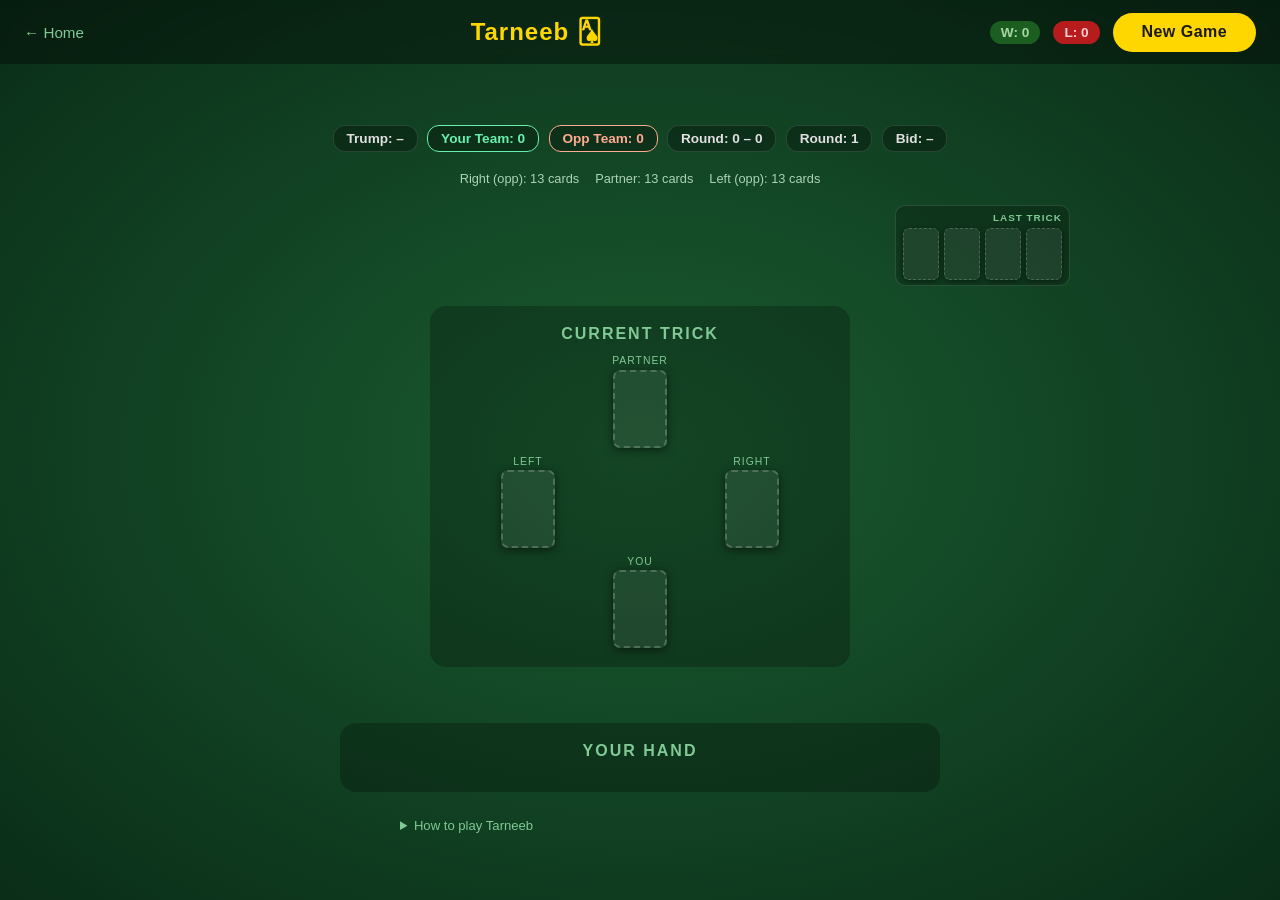
==== templates/tarneeb.html @ 94c94491 "cosmetics" ====
<!DOCTYPE html>
<html lang="en">

<head>
  <meta charset="UTF-8" />
  <meta name="viewport" content="width=device-width, initial-scale=1.0" />
  <title>Tarneeb – RL Game Hub</title>
  <link rel="stylesheet" href="/static/css/style.css" />
</head>

<body class="game-body">

  <!-- ── Header ─────────────────────────────────────────────── -->
  <header class="game-header">
    <a href="/" class="back-link">← Home</a>
    <h1>Tarneeb 🂡</h1>
    <div class="score-bar">
      <span class="score-pill win">W: <span id="wins">0</span></span>
      <span class="score-pill lose">L: <span id="losses">0</span></span>
      <button id="new-game-btn" class="btn btn-new-game">New Game</button>
    </div>
  </header>

  <!-- ── Game table ─────────────────────────────────────────── -->
  <main class="game-table" id="game-table">

    <!-- Result overlay -->
    <div class="result-overlay" id="result-overlay">
      <div class="result-box">
        <div class="result-emoji" id="result-emoji"></div>
        <div class="result-title" id="result-title"></div>
        <div class="result-detail" id="result-detail"></div>
        <button class="btn btn-play-again" id="play-again-btn">Play Again</button>
      </div>
    </div>

    <!-- Info strip: trump suit / scores / round -->
    <div class="tarneeb-info" id="tarneeb-info">
      <span class="info-pill" id="pill-trump">Trump: –</span>
      <span class="info-pill info-pill-you" id="pill-score-you">Your Team: 0</span>
      <span class="info-pill info-pill-opp" id="pill-score-opp">Opp Team: 0</span>
      <span class="info-pill" id="pill-round-score">Round: 0 – 0</span>
      <span class="info-pill" id="pill-round">Round: 1</span>
      <span class="info-pill" id="pill-bid">Bid: –</span>
    </div>

    <!-- Opponents strip -->
    <div class="opponents-strip" id="opponents-strip">
      <span class="opponent-chip" id="chip-right">Right (opp): 13 cards</span>
      <span class="opponent-chip" id="chip-partner">Partner: 13 cards</span>
      <span class="opponent-chip" id="chip-left">Left (opp): 13 cards</span>
    </div>

    <div class="last-trick-top-right">
      <div class="last-trick-mini" id="last-trick-mini">
        <span class="last-trick-mini-label">Last Trick</span>
        <div class="last-trick-mini-row" id="last-trick-row">
          <div class="t-card mini empty">–</div>
          <div class="t-card mini empty">–</div>
          <div class="t-card mini empty">–</div>
          <div class="t-card mini empty">–</div>
        </div>
      </div>
    </div>

    <!-- Current trick compass -->
    <section class="player-section" style="max-width:420px;">
      <h2 id="trick-title">Current Trick</h2>
      <div class="trick-area">
        <div class="trick-slot top">
          <span class="trick-player-label" id="trick-label-2">Partner</span>
          <div class="t-card empty" id="trick-2">–</div>
        </div>
        <div class="trick-slot left">
          <span class="trick-player-label" id="trick-label-3">Left</span>
          <div class="t-card empty" id="trick-3">–</div>
        </div>
        <div class="trick-slot center"></div>
        <div class="trick-slot right">
          <span class="trick-player-label" id="trick-label-1">Right</span>
          <div class="t-card empty" id="trick-1">–</div>
        </div>
        <div class="trick-slot bottom">
          <span class="trick-player-label" id="trick-label-0">You</span>
          <div class="t-card empty" id="trick-0">–</div>
        </div>
      </div>
    </section>

    <!-- Status message -->
    <p id="status-msg"></p>

    <section class="player-section" style="width:100%; max-width:600px;">
      <h2>Your Hand</h2>
      <div class="hand-area" id="hand-area"></div>
    </section>

    <!-- Bidding controls (shown during bidding phase) -->
    <div class="bid-controls" id="bid-controls" style="display:none;">
      <p class="bid-hint">
        Current high bid: <strong id="high-bid-val">–</strong>
        <span id="high-bid-by"></span>
      </p>

      <!-- Suit selector -->
      <div class="bid-row" id="suit-row">
        <button class="btn btn-suit hearts" data-suit="HEARTS" disabled>♥</button>
        <button class="btn btn-suit diamonds" data-suit="DIAMONDS" disabled>♦</button>
        <button class="btn btn-suit clubs" data-suit="CLUBS" disabled>♣</button>
        <button class="btn btn-suit spades" data-suit="SPADES" disabled>♠</button>
      </div>

      <!-- Bid value selector -->
      <div class="bid-value-row" id="bid-value-row">
        <button class="bid-value-btn" id="bid-dec" disabled>−</button>
        <span class="bid-value-display" id="bid-val-display">7</span>
        <button class="bid-value-btn" id="bid-inc" disabled>+</button>
      </div>

      <!-- Actions -->
      <div class="action-row">
        <button class="btn btn-hit" id="bid-btn" disabled>BID</button>
        <button class="btn btn-pass btn-stick" id="pass-btn" disabled>PASS</button>
        <button class="btn btn-double" id="double-btn" disabled>DOUBLE</button>
      </div>
    </div>

    <!-- Playing controls (shown during playing phase) -->
    <div id="play-controls" style="display:none; width:100%; max-width:600px;">
      <div class="action-row action-row--spaced"></div>
    </div>

    <!-- Rules accordion -->
    <details class="rules-section">
      <summary>How to play Tarneeb</summary>
      <ul>
        <li>4 players — <strong>You</strong> &amp; <strong>Partner</strong> vs two opponents</li>
        <li><strong>Bidding:</strong> starting at 7, each player bids the number of tricks their team will win (or
          passes). The highest bidder names the trump suit.</li>
        <li><strong>Playing:</strong> leads any card; others must follow suit if possible. Highest card of the led suit
          wins unless a trump is played.</li>
        <li>13 tricks per round. If the bidding team wins ≥ bid tricks, they score all their tricks. Otherwise they
          score −bid.</li>
        <li>First team to reach <strong>31 points</strong> wins the game.</li>
      </ul>
    </details>

  </main>

  <!-- ── Game logic ─────────────────────────────────────────── -->
  <script>
    'use strict';

    /* ── DOM refs ─────────────────────────────────────────── */
    const newGameBtn = document.getElementById('new-game-btn');
    const playAgainBtn = document.getElementById('play-again-btn');
    const resultOverlay = document.getElementById('result-overlay');
    const resultEmoji = document.getElementById('result-emoji');
    const resultTitle = document.getElementById('result-title');
    const resultDetail = document.getElementById('result-detail');
    const statusMsg = document.getElementById('status-msg');
    const winsEl = document.getElementById('wins');
    const lossesEl = document.getElementById('losses');

    const pillTrump = document.getElementById('pill-trump');
    const pillScoreYou = document.getElementById('pill-score-you');
    const pillScoreOpp = document.getElementById('pill-score-opp');
    const pillRoundScore = document.getElementById('pill-round-score');
    const pillRound = document.getElementById('pill-round');
    const pillBid = document.getElementById('pill-bid');
    const trickTitle = document.getElementById('trick-title');
    const chipRight = document.getElementById('chip-right');
    const chipPartner = document.getElementById('chip-partner');
    const chipLeft = document.getElementById('chip-left');

    const trickSlots = {
      0: document.getElementById('trick-0'),
      1: document.getElementById('trick-1'),
      2: document.getElementById('trick-2'),
      3: document.getElementById('trick-3'),
    };
    const trickLabels = {
      0: document.getElementById('trick-label-0'),
      1: document.getElementById('trick-label-1'),
      2: document.getElementById('trick-label-2'),
      3: document.getElementById('trick-label-3'),
    };
    const lastTrickRow = document.getElementById('last-trick-row');

    const bidControls = document.getElementById('bid-controls');
    const playControls = document.getElementById('play-controls');
    const handArea = document.getElementById('hand-area');
    const doubleBtn = document.getElementById('double-btn');

    const bidBtn = document.getElementById('bid-btn');
    const passBtn = document.getElementById('pass-btn');
    const bidDecBtn = document.getElementById('bid-dec');
    const bidIncBtn = document.getElementById('bid-inc');
    const bidValDisp = document.getElementById('bid-val-display');
    const highBidVal = document.getElementById('high-bid-val');
    const highBidBy = document.getElementById('high-bid-by');
    const suitBtns = document.querySelectorAll('.btn-suit');

    /* ── State ──────────────────────────────────────────── */
    let gameActive = false;
    let selectedSuit = null;
    let bidValue = 7;
    let minBid = 7;
    let gamePhase = 'bidding';
    let playerName = localStorage.getItem('tarneebPlayerName') || '';
    let currentPlayerLabels = ['You', 'Right', 'Partner', 'Left'];
    const PLAY_ANIM_MS = 380;
    const BID_ANIM_MS = 700;

    /* ── Helpers ────────────────────────────────────────── */
    const SUIT_COLORS = {
      HEARTS: 'red', DIAMONDS: 'red', CLUBS: 'black', SPADES: 'black'
    };
    const SUIT_SYMBOLS = {
      HEARTS: '♥', DIAMONDS: '♦', CLUBS: '♣', SPADES: '♠'
    };
    const SUIT_CLASS = {
      HEARTS: 'trump-hearts', DIAMONDS: 'trump-diamonds',
      CLUBS: 'trump-clubs', SPADES: 'trump-spades'
    };

    function clearSlots(slots) {
      Object.values(slots).forEach(el => {
        el.textContent = '–';
        el.className = 't-card empty';
      });
    }

    function renderSlots(slots, entries) {
      clearSlots(slots);
      entries.forEach(entry => {
        const slot = slots[entry.player];
        if (!slot) return;
        slot.textContent = entry.display;
        slot.className = 't-card ' + (SUIT_COLORS[entry.suit] || 'black');
      });
    }

    function renderTrick(trick) {
      trickTitle.textContent = 'Current Trick';
      renderSlots(trickSlots, trick || []);
    }

    function renderLastTrick(lastTrick) {
      const cards = lastTrick || [];
      lastTrickRow.innerHTML = '';

      for (let i = 0; i < 4; i++) {
        const card = cards[i];
        const el = document.createElement('div');
        el.className = 't-card mini';

        if (!card) {
          el.classList.add('empty');
          el.textContent = '–';
        } else {
          el.classList.add(SUIT_COLORS[card.suit] || 'black');
          el.textContent = card.display;
          const label = (typeof card.player === 'number' && currentPlayerLabels[card.player])
            ? currentPlayerLabels[card.player]
            : ('P' + (i + 1));
          el.title = 'P' + (i + 1) + ': ' + label;
        }
        lastTrickRow.appendChild(el);
      }
    }

    function sleep(ms) {
      return new Promise(resolve => setTimeout(resolve, ms));
    }

    async function animatePlayEvents(data) {
      const events = data.play_events || [];
      if (!events.length) return;

      let trickNow = [...(data.trick_before || [])];
      let lastNow = [...(data.last_trick || [])];

      renderTrick(trickNow);
      renderLastTrick(lastNow);

      for (const event of events) {
        trickNow.push(event);
        renderTrick(trickNow);
        await sleep(PLAY_ANIM_MS);

        if (trickNow.length === 4) {
          lastNow = [...trickNow];
          renderLastTrick(lastNow);
          await sleep(PLAY_ANIM_MS);
          trickNow = [];
          renderTrick(trickNow);
          await sleep(Math.floor(PLAY_ANIM_MS / 2));
        }
      }
    }

    function formatBidEvent(event, names) {
      const playerNameForEvent = names[event.player] || ('Player ' + (event.player + 1));
      if (event.kind === 'pass') {
        return playerNameForEvent + ' passed';
      }
      if (event.kind === 'double') {
        return playerNameForEvent + ' doubled';
      }
      if (event.kind === 'bid') {
        const suitSym = SUIT_SYMBOLS[event.suit] || event.suit || '';
        return playerNameForEvent + ' bid ' + event.value + ' ' + suitSym;
      }
      return playerNameForEvent + ' acted';
    }

    async function animateBidEvents(data) {
      const events = data.bid_events || [];
      if (!events.length) return;

      const names = data.player_names || ['You', 'Right', 'Partner', 'Left'];
      for (const event of events) {
        statusMsg.textContent = formatBidEvent(event, names);
        await sleep(BID_ANIM_MS);
      }

      if (!data.done && data.phase === 'bidding' && data.current_player === 0) {
        statusMsg.textContent = 'Your turn to bid';
      }
    }

    function renderHand(hand, enabled) {
      handArea.innerHTML = '';
      hand.forEach(card => {
        const btn = document.createElement('button');
        const isValid = card.valid !== false;
        btn.className = 'hand-card ' + (SUIT_COLORS[card.suit] || 'black');
        btn.textContent = card.display;
        btn.disabled = !enabled || !isValid;
        if (!isValid) btn.title = 'Must follow the led suit';
        btn.addEventListener('click', () => playCard(card));
        handArea.appendChild(btn);
      });
    }

    function updateInfoPills(data) {
      // Trump
      pillTrump.className = 'info-pill';
      const names = data.player_names || ['You', 'Right', 'Partner', 'Left'];
      const doubleText = (data.double_by === null || data.double_by === undefined)
        ? ''
        : (' • Double ×2 by ' + (names[data.double_by] || 'Player'));
      if (data.trump_suit) {
        pillTrump.textContent =
          'Trump: ' + data.current_high_bid + ' ' + data.trump_suit_display +
          ' (' + data.trump_suit + ')' + doubleText;
        pillTrump.classList.add(SUIT_CLASS[data.trump_suit]);
      } else {
        pillTrump.textContent = 'Trump: –' + doubleText;
      }

      // Score (team 0 vs team 1)
      const teamNames = data.team_names || ['Your Team', 'Opponents'];
      pillScoreYou.textContent = teamNames[0] + ': ' + data.score[0];
      pillScoreOpp.textContent = teamNames[1] + ': ' + data.score[1];

      // Running score this round
      pillRoundScore.textContent =
        'Round: ' + teamNames[0] + ' ' + data.round_score[0] +
        ' – ' + data.round_score[1] + ' ' + teamNames[1];

      // Round
      pillRound.textContent = 'Round: ' + data.round_num;

      // Current bid
      if (!data.suit_selected && data.bidder !== null) {
        pillBid.textContent =
          'Bid: ' + data.current_high_bid +
          (data.bidder_label ? ' by ' + data.bidder_label : '');
      } else if (data.phase === 'bidding') {
        pillBid.textContent = 'Bid: –';
      } else {
        pillBid.textContent =
          'Bid: ' + data.current_high_bid +
          (data.bidder_label ? ' by ' + data.bidder_label : '');
      }
    }

    function updateOpponents(data) {
      const counts = data.player_card_counts;
      const names = data.player_names || ['You', 'Right', 'Partner', 'Left'];
      chipRight.textContent = names[1] + ' (opp): ' + counts[1] + ' cards';
      chipPartner.textContent = names[2] + ' (partner): ' + counts[2] + ' cards';
      chipLeft.textContent = names[3] + ' (opp): ' + counts[3] + ' cards';
    }

    function updateTrickLabels(data) {
      const names = data.player_names || ['You', 'Right', 'Partner', 'Left'];
      trickLabels[0].textContent = names[0];
      trickLabels[1].textContent = names[1];
      trickLabels[2].textContent = names[2];
      trickLabels[3].textContent = names[3];
    }

    function setBiddingControls(data) {
      gamePhase = 'bidding';
      bidControls.style.display = '';
      playControls.style.display = 'none';

      // Show hand before bidding, but keep cards disabled during bidding.
      renderHand(data.hand, false);

      const high = data.current_high_bid;
      highBidVal.textContent = high;
      highBidBy.textContent = data.bidder_label ? ' by ' + data.bidder_label : '';

      // Minimum valid bid is one above current high, at least 7
      minBid = Math.max(7, high + 1);
      bidValue = minBid;
      bidValDisp.textContent = bidValue;

      const canBid = minBid <= 13;
      suitBtns.forEach(b => { b.disabled = !canBid; });
      bidDecBtn.disabled = true;
      bidIncBtn.disabled = !canBid || bidValue >= 13;
      bidBtn.disabled = true;   // need suit selected first
      passBtn.disabled = false;
      doubleBtn.disabled = !(data.bidder !== null && data.double_by === null);
      selectedSuit = null;
      suitBtns.forEach(b => b.classList.remove('selected'));
    }

    function setPlayingControls(data) {
      gamePhase = 'playing';
      bidControls.style.display = 'none';
      playControls.style.display = '';

      const enabled = gameActive;
      renderHand(data.hand, enabled);
      doubleBtn.disabled = true;
    }

    function applyState(data) {
      currentPlayerLabels = data.player_labels || currentPlayerLabels;
      updateInfoPills(data);
      updateOpponents(data);
      updateTrickLabels(data);
      renderTrick(data.trick || []);
      renderLastTrick(data.last_trick || []);

      if (data.phase === 'bidding') {
        setBiddingControls(data);
      } else {
        setPlayingControls(data);
      }

      winsEl.textContent = data.wins;
      lossesEl.textContent = data.losses;
    }

    function showResult(result, data) {
      const teamScore = data.score;
      if (result === 'win') {
        resultEmoji.textContent = '🏆';
        resultTitle.textContent = 'Your team wins!';
        resultTitle.className = 'result-title win';
        resultDetail.textContent =
          'Final score — You: ' + teamScore[0] + '  Opponents: ' + teamScore[1];
      } else if (result === 'lose') {
        resultEmoji.textContent = '😔';
        resultTitle.textContent = 'Opponents win!';
        resultTitle.className = 'result-title lose';
        resultDetail.textContent =
          'Final score — You: ' + teamScore[0] + '  Opponents: ' + teamScore[1];
      } else {
        resultEmoji.textContent = '🤝';
        resultTitle.textContent = 'Draw!';
        resultTitle.className = 'result-title draw';
        resultDetail.textContent = 'No winner this game.';
      }
      resultOverlay.style.display = 'flex';
    }

    /* ── API calls ──────────────────────────────────────── */
    async function newGame() {
      resultOverlay.style.display = 'none';
      statusMsg.textContent = '';
      gameActive = false;

      const promptDefault = playerName || 'Player';
      const entered = window.prompt('Enter your name', promptDefault);
      if (entered !== null) {
        playerName = entered.trim() || 'Player';
        localStorage.setItem('tarneebPlayerName', playerName);
      }

      try {
        const res = await fetch('/api/tarneeb/new', {
          method: 'POST',
          headers: { 'Content-Type': 'application/json' },
          body: JSON.stringify({ player_name: playerName || 'Player' }),
        });
        const data = await res.json();
        if (data.error) { statusMsg.textContent = data.error; return; }
        gameActive = true;
        applyState(data);
      } catch {
        statusMsg.textContent = 'Network error. Please try again.';
      }
    }

    async function sendAction(actionObj) {
      if (!gameActive) return;
      gameActive = false;   // prevent double-clicks
      disableAllActions();
      statusMsg.textContent = '';

      try {
        const res = await fetch('/api/tarneeb/action', {
          method: 'POST',
          headers: { 'Content-Type': 'application/json' },
          body: JSON.stringify({ action: actionObj }),
        });
        const data = await res.json();

        if (data.error) {
          statusMsg.textContent = data.error;
          gameActive = true;
          applyState(data);
          return;
        }

        if (data.done) {
          await animateBidEvents(data);
          await animatePlayEvents(data);
          applyState(data);
          disableAllActions();
          showResult(data.result, data);
        } else {
          await animateBidEvents(data);
          await animatePlayEvents(data);
          gameActive = true;
          applyState(data);
        }
      } catch {
        statusMsg.textContent = 'Network error. Please try again.';
        gameActive = true;
      }
    }

    function disableAllActions() {
      suitBtns.forEach(b => { b.disabled = true; });
      bidDecBtn.disabled = true;
      bidIncBtn.disabled = true;
      bidBtn.disabled = true;
      passBtn.disabled = true;
      doubleBtn.disabled = true;
      handArea.querySelectorAll('button').forEach(b => { b.disabled = true; });
    }

    /* ── Bidding event handlers ────────────────────────── */
    suitBtns.forEach(btn => {
      btn.addEventListener('click', () => {
        suitBtns.forEach(b => b.classList.remove('selected'));
        btn.classList.add('selected');
        selectedSuit = btn.dataset.suit;
        bidBtn.disabled = (minBid > 13);   // enable bid if suit chosen & bid in range
      });
    });

    bidDecBtn.addEventListener('click', () => {
      if (bidValue > minBid) {
        bidValue--;
        bidValDisp.textContent = bidValue;
        bidDecBtn.disabled = (bidValue <= minBid);
        bidIncBtn.disabled = (bidValue >= 13);
      }
    });

    bidIncBtn.addEventListener('click', () => {
      if (bidValue < 13) {
        bidValue++;
        bidValDisp.textContent = bidValue;
        bidDecBtn.disabled = (bidValue <= minBid);
        bidIncBtn.disabled = (bidValue >= 13);
      }
    });

    bidBtn.addEventListener('click', () => {
      if (!selectedSuit || minBid > 13) return;
      sendAction({ kind: 'bid', value: bidValue, suit: selectedSuit });
    });

    passBtn.addEventListener('click', () => {
      sendAction({ kind: 'pass' });
    });

    doubleBtn.addEventListener('click', () => {
      sendAction({ kind: 'double' });
    });

    /* ── Card play ─────────────────────────────────────── */
    function playCard(card) {
      sendAction({ kind: 'card', suit: card.suit, number: card.number });
    }

    /* ── Bootstrap ─────────────────────────────────────── */
    newGameBtn.addEventListener('click', newGame);
    playAgainBtn.addEventListener('click', newGame);
  </script>
</body>

</html>
---- static/css/style.css ----
/* ============================================================
   RL Game Hub – shared styles
   ============================================================ */

/* ----- Reset & base ---------------------------------------- */
*, *::before, *::after {
  box-sizing: border-box;
  margin: 0;
  padding: 0;
}

body {
  font-family: 'Segoe UI', Tahoma, Geneva, Verdana, sans-serif;
  background: #0d3b1e;
  color: #f0f0f0;
  min-height: 100vh;
}

a {
  color: #81c995;
  text-decoration: none;
}

a:hover {
  text-decoration: underline;
}

/* ----- Layout helpers --------------------------------------- */
.container {
  max-width: 960px;
  margin: 0 auto;
  padding: 2rem 1rem;
}

/* ============================================================
   Landing page
   ============================================================ */
.landing-header {
  text-align: center;
  padding: 3rem 1rem 2rem;
}

.landing-header h1 {
  font-size: 2.8rem;
  letter-spacing: 1px;
  color: #ffd700;
  text-shadow: 0 2px 8px rgba(0,0,0,.5);
}

.landing-header p {
  margin-top: .6rem;
  font-size: 1.1rem;
  color: #aad4b5;
}

.game-grid {
  display: flex;
  flex-wrap: wrap;
  gap: 1.5rem;
  justify-content: center;
  padding: 1rem;
}

.game-card {
  background: #163d25;
  border: 2px solid #2d6a44;
  border-radius: 16px;
  padding: 2rem 2.5rem;
  width: 260px;
  text-align: center;
  cursor: pointer;
  transition: transform .2s, box-shadow .2s;
  display: flex;
  flex-direction: column;
  align-items: center;
  gap: .8rem;
  color: #f0f0f0;
}

.game-card:hover {
  transform: translateY(-4px);
  box-shadow: 0 8px 24px rgba(0,0,0,.5);
  text-decoration: none;
}

.game-card-icon {
  font-size: 3rem;
}

.game-card h2 {
  font-size: 1.5rem;
  color: #ffd700;
}

.game-card p {
  font-size: .9rem;
  color: #aad4b5;
  line-height: 1.5;
}

.play-btn {
  display: inline-block;
  margin-top: .5rem;
  padding: .5rem 1.4rem;
  background: #2d6a44;
  border-radius: 20px;
  font-weight: 600;
  font-size: .95rem;
  color: #ffd700;
  transition: background .2s;
}

.game-card:hover .play-btn {
  background: #3a8a5a;
}

/* ============================================================
   Easy21 game page
   ============================================================ */
.game-body {
  display: flex;
  flex-direction: column;
  min-height: 100vh;
  background: radial-gradient(ellipse at center, #1a5c30 0%, #0a2d18 100%);
}

/* --- Header --- */
.game-header {
  display: flex;
  align-items: center;
  justify-content: space-between;
  padding: .8rem 1.5rem;
  background: rgba(0,0,0,.35);
  backdrop-filter: blur(4px);
  flex-shrink: 0;
}

.game-header h1 {
  font-size: 1.5rem;
  color: #ffd700;
  letter-spacing: 1px;
}

.back-link {
  font-size: .95rem;
  color: #81c995;
  white-space: nowrap;
}

.score-bar {
  display: flex;
  align-items: center;
  gap: .8rem;
  font-size: .9rem;
}

.score-pill {
  padding: .25rem .7rem;
  border-radius: 12px;
  font-weight: 700;
  font-size: .85rem;
}

.score-pill.win  { background: #1b5e20; color: #a5d6a7; }
.score-pill.lose { background: #b71c1c; color: #ffcdd2; }
.score-pill.draw { background: #37474f; color: #cfd8dc; }

/* --- Table --- */
.game-table {
  flex: 1;
  display: flex;
  flex-direction: column;
  align-items: center;
  justify-content: center;
  padding: 1.5rem 1rem;
  gap: 1.2rem;
  position: relative;
}

/* --- Player sections (Dealer / You) --- */
.player-section {
  width: 100%;
  max-width: 480px;
  background: rgba(0,0,0,.25);
  border-radius: 16px;
  padding: 1.2rem 1.5rem;
  text-align: center;
}

.player-section h2 {
  font-size: 1rem;
  text-transform: uppercase;
  letter-spacing: 2px;
  color: #81c995;
  margin-bottom: .8rem;
}

.cards-row {
  display: flex;
  align-items: center;
  justify-content: center;
  gap: .6rem;
  min-height: 90px;
}

/* playing card */
.card {
  width: 62px;
  height: 88px;
  border-radius: 8px;
  display: flex;
  align-items: center;
  justify-content: center;
  font-weight: 700;
  font-size: 1.5rem;
  box-shadow: 0 3px 10px rgba(0,0,0,.5);
  flex-shrink: 0;
  transition: transform .3s;
}

.card.face-up {
  background: #fff;
  color: #1a1a1a;
  border: 2px solid #ddd;
}

.card.face-down {
  background: linear-gradient(135deg, #1a237e 25%, #283593 100%);
  border: 2px solid #3949ab;
  color: transparent;
}

.card.face-down::after {
  content: '?';
  color: rgba(255,255,255,.4);
  font-size: 1.6rem;
}

/* sum badge (large) */
.sum-badge {
  width: 90px;
  height: 90px;
  border-radius: 50%;
  display: flex;
  align-items: center;
  justify-content: center;
  font-size: 2rem;
  font-weight: 800;
  box-shadow: 0 4px 14px rgba(0,0,0,.5);
}

.sum-badge.player {
  background: #1565c0;
  color: #fff;
  border: 3px solid #42a5f5;
}

.sum-badge.dealer {
  background: #4a148c;
  color: #fff;
  border: 3px solid #ab47bc;
}

.section-label {
  margin-top: .6rem;
  font-size: .85rem;
  color: #aad4b5;
}

/* --- Divider --- */
.table-divider {
  width: 100%;
  max-width: 480px;
  border: none;
  border-top: 1px dashed rgba(255,255,255,.15);
}

/* --- Result overlay --- */
.result-overlay {
  position: absolute;
  inset: 0;
  display: none;
  align-items: center;
  justify-content: center;
  background: rgba(0,0,0,.55);
  border-radius: 0;
  z-index: 10;
}

.result-box {
  background: #163d25;
  border: 2px solid #2d6a44;
  border-radius: 20px;
  padding: 2rem 3rem;
  text-align: center;
  box-shadow: 0 8px 32px rgba(0,0,0,.6);
  animation: pop-in .3s ease;
  max-width: 320px;
  width: 90%;
}

@keyframes pop-in {
  0%   { transform: scale(.7); opacity: 0; }
  100% { transform: scale(1);  opacity: 1; }
}

.result-emoji {
  font-size: 3rem;
  margin-bottom: .4rem;
}

.result-title {
  font-size: 1.8rem;
  font-weight: 800;
  margin-bottom: .4rem;
}

.result-title.win  { color: #69f0ae; }
.result-title.lose { color: #ff5252; }
.result-title.draw { color: #b0bec5; }

.result-detail {
  font-size: .9rem;
  color: #aad4b5;
  margin-bottom: 1.2rem;
}

/* --- Buttons --- */
.btn {
  padding: .65rem 1.8rem;
  border: none;
  border-radius: 30px;
  font-size: 1rem;
  font-weight: 700;
  cursor: pointer;
  transition: transform .15s, box-shadow .15s;
  letter-spacing: .5px;
}

.btn:hover:not(:disabled) {
  transform: translateY(-2px);
  box-shadow: 0 4px 14px rgba(0,0,0,.4);
}

.btn:active:not(:disabled) {
  transform: translateY(0);
}

.btn:disabled {
  opacity: .4;
  cursor: default;
}

.btn-new-game {
  background: #ffd700;
  color: #1a1a1a;
}

.btn-hit {
  background: #2e7d32;
  color: #fff;
  min-width: 110px;
}

.btn-stick {
  background: #e65100;
  color: #fff;
  min-width: 110px;
}

.btn-play-again {
  background: #ffd700;
  color: #1a1a1a;
}

/* --- Action row --- */
.action-row {
  display: flex;
  gap: 1rem;
  justify-content: center;
  flex-wrap: wrap;
}

/* --- Rules accordion --- */
.rules-section {
  width: 100%;
  max-width: 480px;
  font-size: .82rem;
}

.rules-section summary {
  cursor: pointer;
  color: #81c995;
  user-select: none;
  padding: .4rem 0;
}

.rules-section ul {
  margin-top: .5rem;
  padding-left: 1.4rem;
  color: #aad4b5;
  line-height: 1.8;
}

/* --- Status text --- */
#status-msg {
  font-size: .9rem;
  color: #aad4b5;
  min-height: 1.2em;
  text-align: center;
}

/* ============================================================
   Tarneeb game page
   ============================================================ */

/* Trick area — four card slots arranged in a compass layout */
.trick-area {
  display: grid;
  grid-template-areas:
    ".      top    ."
    "left   center right"
    ".      bottom .";
  grid-template-columns: 1fr auto 1fr;
  grid-template-rows: auto auto auto;
  gap: .5rem;
  align-items: center;
  justify-items: center;
  width: 100%;
  max-width: 380px;
  margin: 0 auto;
}

.trick-slot { display: flex; flex-direction: column; align-items: center; gap: .2rem; }
.trick-slot.top    { grid-area: top; }
.trick-slot.left   { grid-area: left; }
.trick-slot.center { grid-area: center; width: 60px; }
.trick-slot.right  { grid-area: right; }
.trick-slot.bottom { grid-area: bottom; }

.trick-player-label {
  font-size: .65rem;
  color: #81c995;
  text-transform: uppercase;
  letter-spacing: 1px;
}

/* Playing cards in the trick / hand */
.t-card {
  width: 54px;
  height: 78px;
  border-radius: 7px;
  display: flex;
  align-items: center;
  justify-content: center;
  font-weight: 700;
  font-size: 1.1rem;
  box-shadow: 0 2px 8px rgba(0,0,0,.5);
  background: #fff;
  color: #1a1a1a;
  border: 2px solid #ccc;
  flex-shrink: 0;
}

.t-card.red  { color: #c62828; }
.t-card.black { color: #1a1a1a; }
.t-card.empty {
  background: rgba(255,255,255,.07);
  border: 2px dashed rgba(255,255,255,.2);
  color: transparent;
}

.last-trick-top-right {
  width: 100%;
  max-width: 860px;
  display: flex;
  justify-content: flex-end;
}

.last-trick-mini {
  display: flex;
  flex-direction: column;
  align-items: flex-end;
  gap: .3rem;
  padding: .35rem .45rem;
  border-radius: 10px;
  background: rgba(0,0,0,.22);
  border: 1px solid rgba(255,255,255,.12);
}

.last-trick-mini-label {
  font-size: .62rem;
  color: #81c995;
  text-transform: uppercase;
  letter-spacing: 1px;
  font-weight: 700;
}

.last-trick-mini-row {
  display: flex;
  gap: .3rem;
}

.t-card.mini {
  width: 36px;
  height: 52px;
  font-size: .8rem;
  border-radius: 6px;
  border-width: 1.5px;
  box-shadow: 0 1px 5px rgba(0,0,0,.45);
}

/* Hand of cards — player's hand */
.hand-area {
  display: flex;
  flex-wrap: wrap;
  gap: .5rem;
  justify-content: center;
  max-width: 600px;
  margin: 0 auto;
}

.hand-card {
  width: 54px;
  height: 78px;
  border-radius: 7px;
  display: flex;
  align-items: center;
  justify-content: center;
  font-weight: 700;
  font-size: 1.05rem;
  box-shadow: 0 2px 8px rgba(0,0,0,.5);
  background: #fff;
  color: #1a1a1a;
  border: 2px solid #ccc;
  cursor: pointer;
  transition: transform .15s, box-shadow .15s;
  flex-shrink: 0;
}

.hand-card.red  { color: #c62828; }
.hand-card.black { color: #1a1a1a; }

.hand-card:hover:not(:disabled) {
  transform: translateY(-6px);
  box-shadow: 0 6px 18px rgba(0,0,0,.55);
  border-color: #ffd700;
}

.hand-card:disabled {
  opacity: .55;
  cursor: default;
}

/* Info row – trump suit, scores, round */
.tarneeb-info {
  display: flex;
  flex-wrap: wrap;
  gap: .6rem;
  justify-content: center;
  font-size: .85rem;
}

.info-pill {
  padding: .3rem .8rem;
  border-radius: 12px;
  font-weight: 600;
  background: rgba(0,0,0,.3);
  border: 1px solid rgba(255,255,255,.12);
  color: #e0e0e0;
}

.info-pill .sym { font-size: 1rem; }
.info-pill.trump-hearts   { border-color: #ef9a9a; color: #ef9a9a; }
.info-pill.trump-diamonds { border-color: #ef9a9a; color: #ef9a9a; }
.info-pill.trump-clubs    { border-color: #90caf9; color: #90caf9; }
.info-pill.trump-spades   { border-color: #90caf9; color: #90caf9; }
.info-pill-you { border-color: #69f0ae; color: #69f0ae; }
.info-pill-opp { border-color: #ffab91; color: #ffab91; }

/* Bidding controls */
.bid-controls {
  display: flex;
  flex-direction: column;
  align-items: center;
  gap: .8rem;
  width: 100%;
  max-width: 480px;
}

.bid-row {
  display: flex;
  flex-wrap: wrap;
  gap: .5rem;
  justify-content: center;
}

.btn-suit {
  padding: .5rem 1rem;
  border: 2px solid transparent;
  border-radius: 10px;
  font-size: 1.1rem;
  font-weight: 700;
  cursor: pointer;
  background: rgba(255,255,255,.1);
  transition: transform .12s, background .12s;
}

.btn-suit.hearts,
.btn-suit.diamonds { color: #ef5350; border-color: #ef5350; }
.btn-suit.clubs,
.btn-suit.spades   { color: #b0bec5; border-color: #b0bec5; }

.btn-suit.selected {
  background: rgba(255,255,255,.25);
  transform: translateY(-2px);
}

.btn-suit:disabled { opacity: .35; cursor: default; }

.bid-value-row {
  display: flex;
  align-items: center;
  gap: .6rem;
}

.bid-value-btn {
  width: 32px;
  height: 32px;
  border-radius: 50%;
  border: none;
  background: #2d6a44;
  color: #fff;
  font-size: 1.1rem;
  font-weight: 700;
  cursor: pointer;
  display: flex;
  align-items: center;
  justify-content: center;
  transition: background .12s;
}

.bid-value-btn:hover:not(:disabled) { background: #3a8a5a; }
.bid-value-btn:disabled { opacity: .35; cursor: default; }

.bid-value-display {
  min-width: 2.5rem;
  text-align: center;
  font-size: 1.4rem;
  font-weight: 800;
  color: #ffd700;
}

.btn-pass {
  background: #455a64;
  color: #fff;
}

.btn-double {
  background: #7b1fa2;
  color: #fff;
}

/* Other player info strip */
.opponents-strip {
  display: flex;
  gap: 1rem;
  justify-content: center;
  font-size: .8rem;
  color: #aad4b5;
}

.bid-hint {
  font-size: .85rem;
  color: #aad4b5;
}

.action-row--spaced {
  margin-top: .6rem;
}
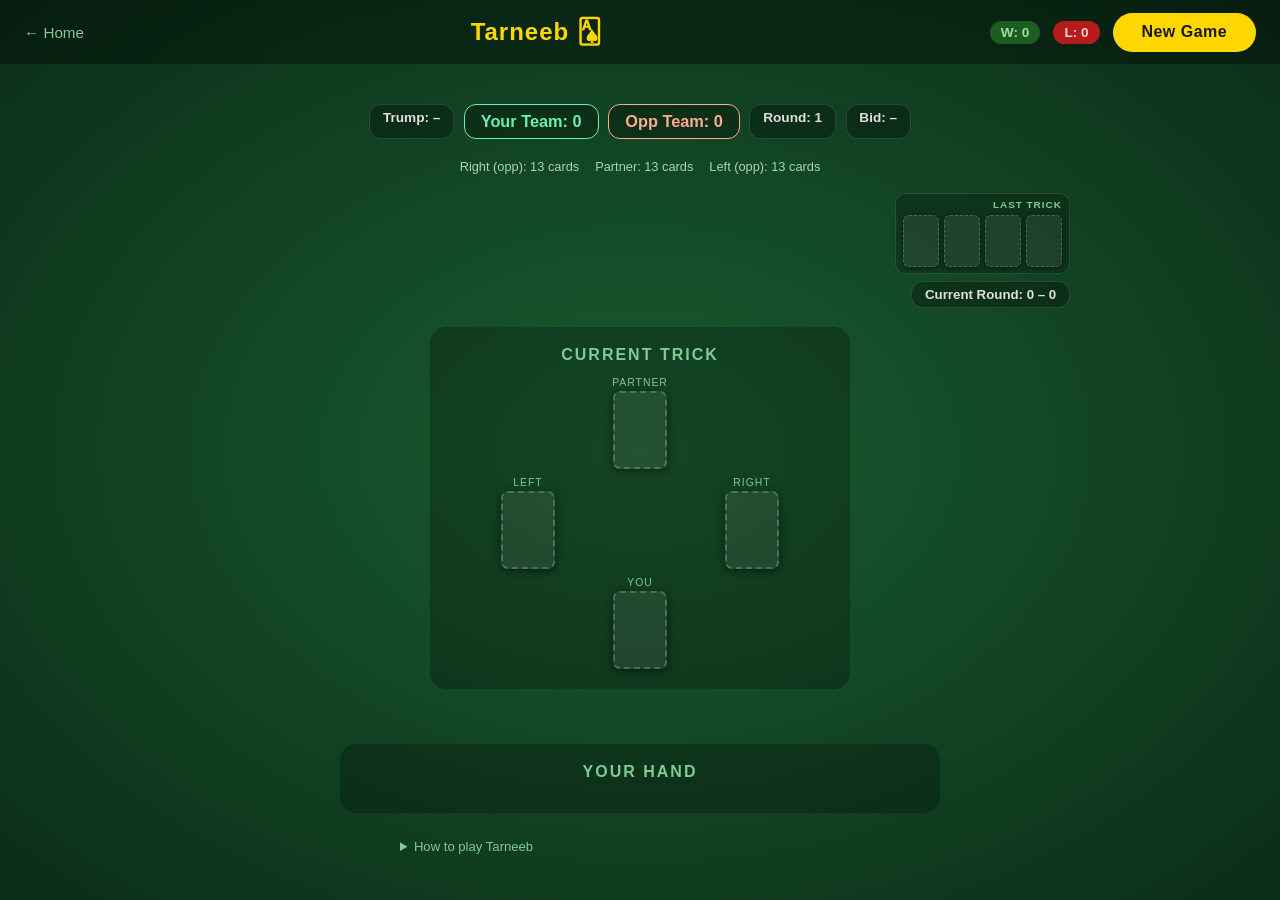
==== commit 5249d668: "Emphasize game score and move round score under last trick" ====
--- a/templates/tarneeb.html
+++ b/templates/tarneeb.html
@@ -34,12 +34,18 @@
       </div>
     </div>
 
+    <div class="start-overlay" id="start-overlay">
+      <div class="start-overlay-inner">
+        <div class="start-round" id="start-round">ROUND 1</div>
+        <div class="start-fight" id="start-fight">FIGHT!</div>
+      </div>
+    </div>
+
     <!-- Info strip: trump suit / scores / round -->
     <div class="tarneeb-info" id="tarneeb-info">
       <span class="info-pill" id="pill-trump">Trump: –</span>
-      <span class="info-pill info-pill-you" id="pill-score-you">Your Team: 0</span>
-      <span class="info-pill info-pill-opp" id="pill-score-opp">Opp Team: 0</span>
-      <span class="info-pill" id="pill-round-score">Round: 0 – 0</span>
+      <span class="info-pill info-pill-you game-score-pill" id="pill-score-you">Your Team: 0</span>
+      <span class="info-pill info-pill-opp game-score-pill" id="pill-score-opp">Opp Team: 0</span>
       <span class="info-pill" id="pill-round">Round: 1</span>
       <span class="info-pill" id="pill-bid">Bid: –</span>
     </div>
@@ -52,14 +58,17 @@
     </div>
 
     <div class="last-trick-top-right">
-      <div class="last-trick-mini" id="last-trick-mini">
-        <span class="last-trick-mini-label">Last Trick</span>
-        <div class="last-trick-mini-row" id="last-trick-row">
-          <div class="t-card mini empty">–</div>
-          <div class="t-card mini empty">–</div>
-          <div class="t-card mini empty">–</div>
-          <div class="t-card mini empty">–</div>
+      <div class="right-status-stack">
+        <div class="last-trick-mini" id="last-trick-mini">
+          <span class="last-trick-mini-label">Last Trick</span>
+          <div class="last-trick-mini-row" id="last-trick-row">
+            <div class="t-card mini empty">–</div>
+            <div class="t-card mini empty">–</div>
+            <div class="t-card mini empty">–</div>
+            <div class="t-card mini empty">–</div>
+          </div>
         </div>
+        <span class="info-pill round-score-pill" id="pill-round-score">Current Round: 0 – 0</span>
       </div>
     </div>
 
@@ -155,6 +164,9 @@
     const newGameBtn = document.getElementById('new-game-btn');
     const playAgainBtn = document.getElementById('play-again-btn');
     const resultOverlay = document.getElementById('result-overlay');
+    const startOverlay = document.getElementById('start-overlay');
+    const startRound = document.getElementById('start-round');
+    const startFight = document.getElementById('start-fight');
     const resultEmoji = document.getElementById('result-emoji');
     const resultTitle = document.getElementById('result-title');
     const resultDetail = document.getElementById('result-detail');
@@ -328,6 +340,43 @@
       if (!data.done && data.phase === 'bidding' && data.current_player === 0) {
         statusMsg.textContent = 'Your turn to bid';
       }
+    }
+
+    async function showBidAnimation() {
+      if (!startOverlay || !startRound || !startFight) return;
+
+      startRound.style.display = '';
+      startRound.textContent = 'BID!';
+      startFight.style.display = 'none';
+      startFight.classList.remove('show');
+      startOverlay.classList.add('show');
+
+      await sleep(900);
+
+      startOverlay.classList.remove('show');
+      startFight.style.display = '';
+      startRound.textContent = 'ROUND 1';
+      startFight.textContent = 'FIGHT!';
+      startRound.style.display = '';
+      startFight.classList.remove('show');
+    }
+
+    async function showFightAnimation() {
+      if (!startOverlay || !startRound || !startFight) return;
+
+      startRound.style.display = 'none';
+      startFight.style.display = '';
+      startFight.textContent = 'FIGHT!';
+      startFight.classList.remove('show');
+      startOverlay.classList.add('show');
+
+      await sleep(60);
+      startFight.classList.add('show');
+      await sleep(900);
+
+      startOverlay.classList.remove('show');
+      startRound.style.display = '';
+      startFight.classList.remove('show');
     }
 
     function renderHand(hand, enabled) {
@@ -374,15 +423,18 @@
       pillRound.textContent = 'Round: ' + data.round_num;
 
       // Current bid
+      const bidSuitText = data.current_high_bid_suit_display
+        ? (' ' + data.current_high_bid_suit_display)
+        : '';
       if (!data.suit_selected && data.bidder !== null) {
         pillBid.textContent =
-          'Bid: ' + data.current_high_bid +
+          'Bid: ' + data.current_high_bid + bidSuitText +
           (data.bidder_label ? ' by ' + data.bidder_label : '');
       } else if (data.phase === 'bidding') {
         pillBid.textContent = 'Bid: –';
       } else {
         pillBid.textContent =
-          'Bid: ' + data.current_high_bid +
+          'Bid: ' + data.current_high_bid + bidSuitText +
           (data.bidder_label ? ' by ' + data.bidder_label : '');
       }
     }
@@ -412,7 +464,10 @@
       renderHand(data.hand, false);
 
       const high = data.current_high_bid;
-      highBidVal.textContent = high;
+      const bidSuitText = data.current_high_bid_suit_display
+        ? (' ' + data.current_high_bid_suit_display)
+        : '';
+      highBidVal.textContent = high + bidSuitText;
       highBidBy.textContent = data.bidder_label ? ' by ' + data.bidder_label : '';
 
       // Minimum valid bid is one above current high, at least 7
@@ -503,6 +558,9 @@
         });
         const data = await res.json();
         if (data.error) { statusMsg.textContent = data.error; return; }
+        applyState(data);
+        disableAllActions();
+        await showBidAnimation();
         gameActive = true;
         applyState(data);
       } catch {
@@ -517,6 +575,7 @@
       statusMsg.textContent = '';
 
       try {
+        const wasBidding = gamePhase === 'bidding';
         const res = await fetch('/api/tarneeb/action', {
           method: 'POST',
           headers: { 'Content-Type': 'application/json' },
@@ -531,14 +590,22 @@
           return;
         }
 
+        const enteringPlay = wasBidding && data.phase === 'playing';
+
         if (data.done) {
           await animateBidEvents(data);
+          if (enteringPlay) {
+            await showFightAnimation();
+          }
           await animatePlayEvents(data);
           applyState(data);
           disableAllActions();
           showResult(data.result, data);
         } else {
           await animateBidEvents(data);
+          if (enteringPlay) {
+            await showFightAnimation();
+          }
           await animatePlayEvents(data);
           gameActive = true;
           applyState(data);
--- a/static/css/style.css
+++ b/static/css/style.css
@@ -287,6 +287,80 @@
   z-index: 10;
 }
 
+.start-overlay {
+  position: absolute;
+  inset: 0;
+  display: none;
+  align-items: center;
+  justify-content: center;
+  background: rgba(0,0,0,.56);
+  pointer-events: none;
+  z-index: 11;
+}
+
+.start-overlay.show {
+  display: flex;
+}
+
+.start-overlay-inner {
+  display: flex;
+  flex-direction: column;
+  align-items: center;
+  gap: .9rem;
+  text-align: center;
+}
+
+.start-round {
+  font-size: clamp(2.1rem, 6.2vw, 4.2rem);
+  font-weight: 900;
+  color: #ffd700;
+  letter-spacing: 3px;
+  text-transform: uppercase;
+  text-shadow: 0 0 16px rgba(255,215,0,.55), 0 4px 18px rgba(0,0,0,.75);
+  animation: start-round-pop .6s ease-out;
+}
+
+.start-fight {
+  font-size: clamp(2.4rem, 8vw, 5rem);
+  font-weight: 900;
+  color: #ff5252;
+  letter-spacing: 4px;
+  text-transform: uppercase;
+  text-shadow: 0 0 16px rgba(255,82,82,.5), 0 4px 18px rgba(0,0,0,.75);
+  opacity: 0;
+  transform: scale(.74);
+}
+
+.start-fight.show {
+  animation: start-fight-smash .45s ease-out forwards;
+}
+
+@keyframes start-round-pop {
+  0% {
+    opacity: 0;
+    transform: scale(.82);
+  }
+  100% {
+    opacity: 1;
+    transform: scale(1);
+  }
+}
+
+@keyframes start-fight-smash {
+  0% {
+    opacity: 0;
+    transform: scale(.74);
+  }
+  70% {
+    opacity: 1;
+    transform: scale(1.08);
+  }
+  100% {
+    opacity: 1;
+    transform: scale(1);
+  }
+}
+
 .result-box {
   background: #163d25;
   border: 2px solid #2d6a44;
@@ -477,6 +551,13 @@
   justify-content: flex-end;
 }
 
+.right-status-stack {
+  display: flex;
+  flex-direction: column;
+  align-items: flex-end;
+  gap: .45rem;
+}
+
 .last-trick-mini {
   display: flex;
   flex-direction: column;
@@ -577,6 +658,16 @@
 .info-pill.trump-spades   { border-color: #90caf9; color: #90caf9; }
 .info-pill-you { border-color: #69f0ae; color: #69f0ae; }
 .info-pill-opp { border-color: #ffab91; color: #ffab91; }
+
+.game-score-pill {
+  font-size: 1.02rem;
+  font-weight: 800;
+  padding: .45rem 1rem;
+}
+
+.round-score-pill {
+  font-size: .83rem;
+}
 
 /* Bidding controls */
 .bid-controls {
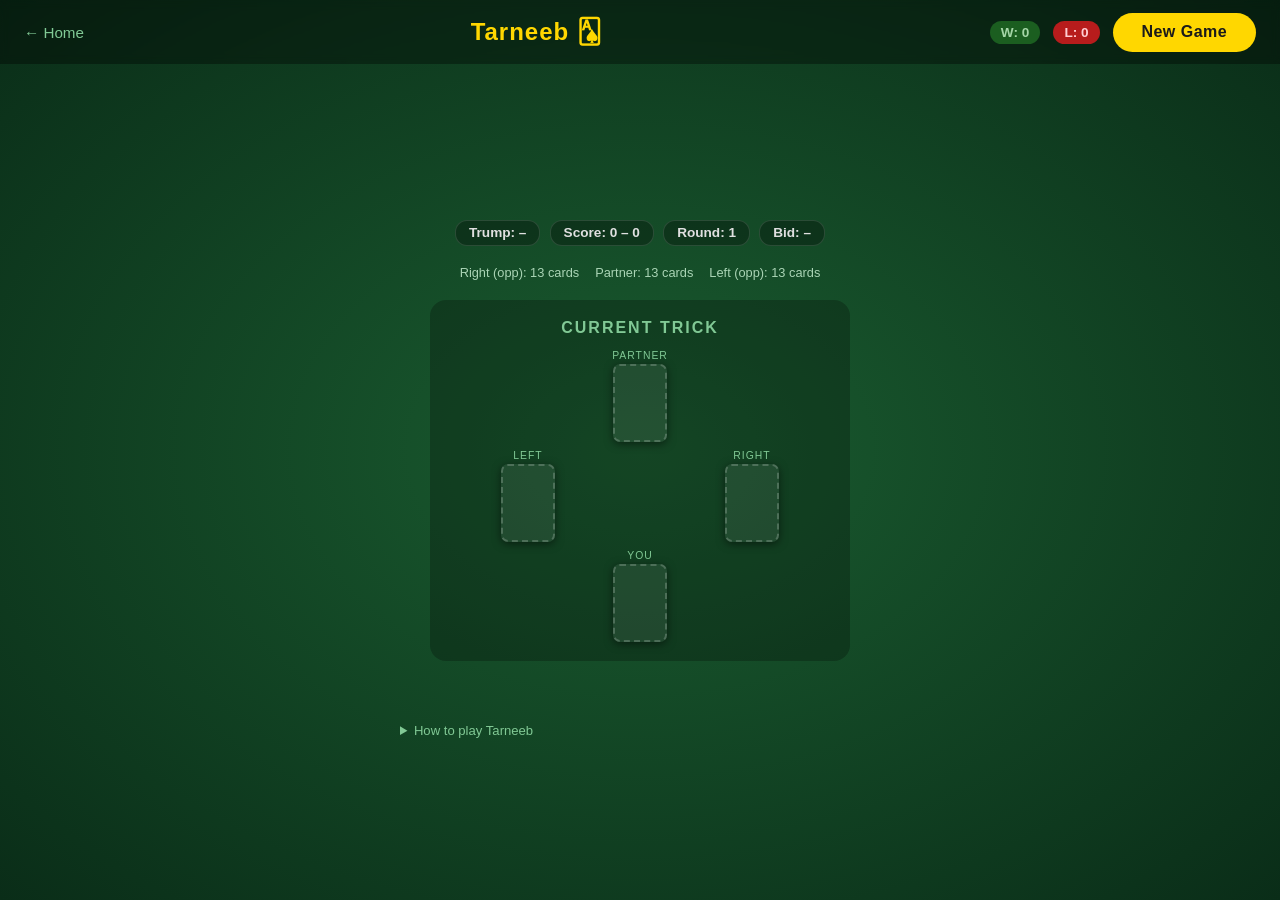
==== commit db8318a0: "Merge branch 'main' into copilot/implement-cnn-layer-value-approximator" ====
--- a/templates/tarneeb.html
+++ b/templates/tarneeb.html
@@ -1,13 +1,11 @@
 <!DOCTYPE html>
 <html lang="en">
-
 <head>
   <meta charset="UTF-8" />
   <meta name="viewport" content="width=device-width, initial-scale=1.0" />
   <title>Tarneeb – RL Game Hub</title>
   <link rel="stylesheet" href="/static/css/style.css" />
 </head>
-
 <body class="game-body">
 
   <!-- ── Header ─────────────────────────────────────────────── -->
@@ -34,18 +32,10 @@
       </div>
     </div>
 
-    <div class="start-overlay" id="start-overlay">
-      <div class="start-overlay-inner">
-        <div class="start-round" id="start-round">ROUND 1</div>
-        <div class="start-fight" id="start-fight">FIGHT!</div>
-      </div>
-    </div>
-
     <!-- Info strip: trump suit / scores / round -->
     <div class="tarneeb-info" id="tarneeb-info">
       <span class="info-pill" id="pill-trump">Trump: –</span>
-      <span class="info-pill info-pill-you game-score-pill" id="pill-score-you">Your Team: 0</span>
-      <span class="info-pill info-pill-opp game-score-pill" id="pill-score-opp">Opp Team: 0</span>
+      <span class="info-pill" id="pill-score">Score: 0 – 0</span>
       <span class="info-pill" id="pill-round">Round: 1</span>
       <span class="info-pill" id="pill-bid">Bid: –</span>
     </div>
@@ -57,40 +47,25 @@
       <span class="opponent-chip" id="chip-left">Left (opp): 13 cards</span>
     </div>
 
-    <div class="last-trick-top-right">
-      <div class="right-status-stack">
-        <div class="last-trick-mini" id="last-trick-mini">
-          <span class="last-trick-mini-label">Last Trick</span>
-          <div class="last-trick-mini-row" id="last-trick-row">
-            <div class="t-card mini empty">–</div>
-            <div class="t-card mini empty">–</div>
-            <div class="t-card mini empty">–</div>
-            <div class="t-card mini empty">–</div>
-          </div>
-        </div>
-        <span class="info-pill round-score-pill" id="pill-round-score">Current Round: 0 – 0</span>
-      </div>
-    </div>
-
     <!-- Current trick compass -->
     <section class="player-section" style="max-width:420px;">
-      <h2 id="trick-title">Current Trick</h2>
+      <h2>Current Trick</h2>
       <div class="trick-area">
         <div class="trick-slot top">
-          <span class="trick-player-label" id="trick-label-2">Partner</span>
+          <span class="trick-player-label">Partner</span>
           <div class="t-card empty" id="trick-2">–</div>
         </div>
         <div class="trick-slot left">
-          <span class="trick-player-label" id="trick-label-3">Left</span>
+          <span class="trick-player-label">Left</span>
           <div class="t-card empty" id="trick-3">–</div>
         </div>
         <div class="trick-slot center"></div>
         <div class="trick-slot right">
-          <span class="trick-player-label" id="trick-label-1">Right</span>
+          <span class="trick-player-label">Right</span>
           <div class="t-card empty" id="trick-1">–</div>
         </div>
         <div class="trick-slot bottom">
-          <span class="trick-player-label" id="trick-label-0">You</span>
+          <span class="trick-player-label">You</span>
           <div class="t-card empty" id="trick-0">–</div>
         </div>
       </div>
@@ -98,11 +73,6 @@
 
     <!-- Status message -->
     <p id="status-msg"></p>
-
-    <section class="player-section" style="width:100%; max-width:600px;">
-      <h2>Your Hand</h2>
-      <div class="hand-area" id="hand-area"></div>
-    </section>
 
     <!-- Bidding controls (shown during bidding phase) -->
     <div class="bid-controls" id="bid-controls" style="display:none;">
@@ -113,10 +83,10 @@
 
       <!-- Suit selector -->
       <div class="bid-row" id="suit-row">
-        <button class="btn btn-suit hearts" data-suit="HEARTS" disabled>♥</button>
+        <button class="btn btn-suit hearts"   data-suit="HEARTS"   disabled>♥</button>
         <button class="btn btn-suit diamonds" data-suit="DIAMONDS" disabled>♦</button>
-        <button class="btn btn-suit clubs" data-suit="CLUBS" disabled>♣</button>
-        <button class="btn btn-suit spades" data-suit="SPADES" disabled>♠</button>
+        <button class="btn btn-suit clubs"    data-suit="CLUBS"    disabled>♣</button>
+        <button class="btn btn-suit spades"   data-suit="SPADES"   disabled>♠</button>
       </div>
 
       <!-- Bid value selector -->
@@ -128,15 +98,20 @@
 
       <!-- Actions -->
       <div class="action-row">
-        <button class="btn btn-hit" id="bid-btn" disabled>BID</button>
+        <button class="btn btn-hit"  id="bid-btn"  disabled>BID</button>
         <button class="btn btn-pass btn-stick" id="pass-btn" disabled>PASS</button>
-        <button class="btn btn-double" id="double-btn" disabled>DOUBLE</button>
       </div>
     </div>
 
     <!-- Playing controls (shown during playing phase) -->
     <div id="play-controls" style="display:none; width:100%; max-width:600px;">
-      <div class="action-row action-row--spaced"></div>
+      <section class="player-section">
+        <h2>Your Hand</h2>
+        <div class="hand-area" id="hand-area"></div>
+      </section>
+      <div class="action-row action-row--spaced">
+        <button class="btn btn-double" id="double-btn" style="display:none;" disabled>DOUBLE</button>
+      </div>
     </div>
 
     <!-- Rules accordion -->
@@ -144,12 +119,9 @@
       <summary>How to play Tarneeb</summary>
       <ul>
         <li>4 players — <strong>You</strong> &amp; <strong>Partner</strong> vs two opponents</li>
-        <li><strong>Bidding:</strong> starting at 7, each player bids the number of tricks their team will win (or
-          passes). The highest bidder names the trump suit.</li>
-        <li><strong>Playing:</strong> leads any card; others must follow suit if possible. Highest card of the led suit
-          wins unless a trump is played.</li>
-        <li>13 tricks per round. If the bidding team wins ≥ bid tricks, they score all their tricks. Otherwise they
-          score −bid.</li>
+        <li><strong>Bidding:</strong> starting at 7, each player bids the number of tricks their team will win (or passes). The highest bidder names the trump suit.</li>
+        <li><strong>Playing:</strong> leads any card; others must follow suit if possible. Highest card of the led suit wins unless a trump is played.</li>
+        <li>13 tricks per round. If the bidding team wins ≥ bid tricks, they score all their tricks. Otherwise they score −bid.</li>
         <li>First team to reach <strong>31 points</strong> wins the game.</li>
       </ul>
     </details>
@@ -161,29 +133,23 @@
     'use strict';
 
     /* ── DOM refs ─────────────────────────────────────────── */
-    const newGameBtn = document.getElementById('new-game-btn');
-    const playAgainBtn = document.getElementById('play-again-btn');
+    const newGameBtn    = document.getElementById('new-game-btn');
+    const playAgainBtn  = document.getElementById('play-again-btn');
     const resultOverlay = document.getElementById('result-overlay');
-    const startOverlay = document.getElementById('start-overlay');
-    const startRound = document.getElementById('start-round');
-    const startFight = document.getElementById('start-fight');
-    const resultEmoji = document.getElementById('result-emoji');
-    const resultTitle = document.getElementById('result-title');
-    const resultDetail = document.getElementById('result-detail');
-    const statusMsg = document.getElementById('status-msg');
-    const winsEl = document.getElementById('wins');
-    const lossesEl = document.getElementById('losses');
-
-    const pillTrump = document.getElementById('pill-trump');
-    const pillScoreYou = document.getElementById('pill-score-you');
-    const pillScoreOpp = document.getElementById('pill-score-opp');
-    const pillRoundScore = document.getElementById('pill-round-score');
-    const pillRound = document.getElementById('pill-round');
-    const pillBid = document.getElementById('pill-bid');
-    const trickTitle = document.getElementById('trick-title');
-    const chipRight = document.getElementById('chip-right');
+    const resultEmoji   = document.getElementById('result-emoji');
+    const resultTitle   = document.getElementById('result-title');
+    const resultDetail  = document.getElementById('result-detail');
+    const statusMsg     = document.getElementById('status-msg');
+    const winsEl        = document.getElementById('wins');
+    const lossesEl      = document.getElementById('losses');
+
+    const pillTrump   = document.getElementById('pill-trump');
+    const pillScore   = document.getElementById('pill-score');
+    const pillRound   = document.getElementById('pill-round');
+    const pillBid     = document.getElementById('pill-bid');
+    const chipRight   = document.getElementById('chip-right');
     const chipPartner = document.getElementById('chip-partner');
-    const chipLeft = document.getElementById('chip-left');
+    const chipLeft    = document.getElementById('chip-left');
 
     const trickSlots = {
       0: document.getElementById('trick-0'),
@@ -191,38 +157,27 @@
       2: document.getElementById('trick-2'),
       3: document.getElementById('trick-3'),
     };
-    const trickLabels = {
-      0: document.getElementById('trick-label-0'),
-      1: document.getElementById('trick-label-1'),
-      2: document.getElementById('trick-label-2'),
-      3: document.getElementById('trick-label-3'),
-    };
-    const lastTrickRow = document.getElementById('last-trick-row');
-
-    const bidControls = document.getElementById('bid-controls');
+
+    const bidControls  = document.getElementById('bid-controls');
     const playControls = document.getElementById('play-controls');
-    const handArea = document.getElementById('hand-area');
-    const doubleBtn = document.getElementById('double-btn');
-
-    const bidBtn = document.getElementById('bid-btn');
-    const passBtn = document.getElementById('pass-btn');
-    const bidDecBtn = document.getElementById('bid-dec');
-    const bidIncBtn = document.getElementById('bid-inc');
-    const bidValDisp = document.getElementById('bid-val-display');
-    const highBidVal = document.getElementById('high-bid-val');
-    const highBidBy = document.getElementById('high-bid-by');
-    const suitBtns = document.querySelectorAll('.btn-suit');
+    const handArea     = document.getElementById('hand-area');
+    const doubleBtn    = document.getElementById('double-btn');
+
+    const bidBtn      = document.getElementById('bid-btn');
+    const passBtn     = document.getElementById('pass-btn');
+    const bidDecBtn   = document.getElementById('bid-dec');
+    const bidIncBtn   = document.getElementById('bid-inc');
+    const bidValDisp  = document.getElementById('bid-val-display');
+    const highBidVal  = document.getElementById('high-bid-val');
+    const highBidBy   = document.getElementById('high-bid-by');
+    const suitBtns    = document.querySelectorAll('.btn-suit');
 
     /* ── State ──────────────────────────────────────────── */
-    let gameActive = false;
+    let gameActive   = false;
     let selectedSuit = null;
-    let bidValue = 7;
-    let minBid = 7;
-    let gamePhase = 'bidding';
-    let playerName = localStorage.getItem('tarneebPlayerName') || '';
-    let currentPlayerLabels = ['You', 'Right', 'Partner', 'Left'];
-    const PLAY_ANIM_MS = 380;
-    const BID_ANIM_MS = 700;
+    let bidValue     = 7;
+    let minBid       = 7;
+    let gamePhase    = 'bidding';
 
     /* ── Helpers ────────────────────────────────────────── */
     const SUIT_COLORS = {
@@ -233,150 +188,24 @@
     };
     const SUIT_CLASS = {
       HEARTS: 'trump-hearts', DIAMONDS: 'trump-diamonds',
-      CLUBS: 'trump-clubs', SPADES: 'trump-spades'
+      CLUBS: 'trump-clubs',   SPADES: 'trump-spades'
     };
 
-    function clearSlots(slots) {
-      Object.values(slots).forEach(el => {
+    function clearTrick() {
+      Object.values(trickSlots).forEach(el => {
         el.textContent = '–';
         el.className = 't-card empty';
       });
     }
 
-    function renderSlots(slots, entries) {
-      clearSlots(slots);
-      entries.forEach(entry => {
-        const slot = slots[entry.player];
+    function renderTrick(trick) {
+      clearTrick();
+      trick.forEach(entry => {
+        const slot = trickSlots[entry.player];
         if (!slot) return;
         slot.textContent = entry.display;
-        slot.className = 't-card ' + (SUIT_COLORS[entry.suit] || 'black');
+        slot.className   = 't-card ' + (SUIT_COLORS[entry.suit] || 'black');
       });
-    }
-
-    function renderTrick(trick) {
-      trickTitle.textContent = 'Current Trick';
-      renderSlots(trickSlots, trick || []);
-    }
-
-    function renderLastTrick(lastTrick) {
-      const cards = lastTrick || [];
-      lastTrickRow.innerHTML = '';
-
-      for (let i = 0; i < 4; i++) {
-        const card = cards[i];
-        const el = document.createElement('div');
-        el.className = 't-card mini';
-
-        if (!card) {
-          el.classList.add('empty');
-          el.textContent = '–';
-        } else {
-          el.classList.add(SUIT_COLORS[card.suit] || 'black');
-          el.textContent = card.display;
-          const label = (typeof card.player === 'number' && currentPlayerLabels[card.player])
-            ? currentPlayerLabels[card.player]
-            : ('P' + (i + 1));
-          el.title = 'P' + (i + 1) + ': ' + label;
-        }
-        lastTrickRow.appendChild(el);
-      }
-    }
-
-    function sleep(ms) {
-      return new Promise(resolve => setTimeout(resolve, ms));
-    }
-
-    async function animatePlayEvents(data) {
-      const events = data.play_events || [];
-      if (!events.length) return;
-
-      let trickNow = [...(data.trick_before || [])];
-      let lastNow = [...(data.last_trick || [])];
-
-      renderTrick(trickNow);
-      renderLastTrick(lastNow);
-
-      for (const event of events) {
-        trickNow.push(event);
-        renderTrick(trickNow);
-        await sleep(PLAY_ANIM_MS);
-
-        if (trickNow.length === 4) {
-          lastNow = [...trickNow];
-          renderLastTrick(lastNow);
-          await sleep(PLAY_ANIM_MS);
-          trickNow = [];
-          renderTrick(trickNow);
-          await sleep(Math.floor(PLAY_ANIM_MS / 2));
-        }
-      }
-    }
-
-    function formatBidEvent(event, names) {
-      const playerNameForEvent = names[event.player] || ('Player ' + (event.player + 1));
-      if (event.kind === 'pass') {
-        return playerNameForEvent + ' passed';
-      }
-      if (event.kind === 'double') {
-        return playerNameForEvent + ' doubled';
-      }
-      if (event.kind === 'bid') {
-        const suitSym = SUIT_SYMBOLS[event.suit] || event.suit || '';
-        return playerNameForEvent + ' bid ' + event.value + ' ' + suitSym;
-      }
-      return playerNameForEvent + ' acted';
-    }
-
-    async function animateBidEvents(data) {
-      const events = data.bid_events || [];
-      if (!events.length) return;
-
-      const names = data.player_names || ['You', 'Right', 'Partner', 'Left'];
-      for (const event of events) {
-        statusMsg.textContent = formatBidEvent(event, names);
-        await sleep(BID_ANIM_MS);
-      }
-
-      if (!data.done && data.phase === 'bidding' && data.current_player === 0) {
-        statusMsg.textContent = 'Your turn to bid';
-      }
-    }
-
-    async function showBidAnimation() {
-      if (!startOverlay || !startRound || !startFight) return;
-
-      startRound.style.display = '';
-      startRound.textContent = 'BID!';
-      startFight.style.display = 'none';
-      startFight.classList.remove('show');
-      startOverlay.classList.add('show');
-
-      await sleep(900);
-
-      startOverlay.classList.remove('show');
-      startFight.style.display = '';
-      startRound.textContent = 'ROUND 1';
-      startFight.textContent = 'FIGHT!';
-      startRound.style.display = '';
-      startFight.classList.remove('show');
-    }
-
-    async function showFightAnimation() {
-      if (!startOverlay || !startRound || !startFight) return;
-
-      startRound.style.display = 'none';
-      startFight.style.display = '';
-      startFight.textContent = 'FIGHT!';
-      startFight.classList.remove('show');
-      startOverlay.classList.add('show');
-
-      await sleep(60);
-      startFight.classList.add('show');
-      await sleep(900);
-
-      startOverlay.classList.remove('show');
-      startRound.style.display = '';
-      startFight.classList.remove('show');
     }
 
     function renderHand(hand, enabled) {
@@ -396,82 +225,50 @@
     function updateInfoPills(data) {
       // Trump
       pillTrump.className = 'info-pill';
-      const names = data.player_names || ['You', 'Right', 'Partner', 'Left'];
-      const doubleText = (data.double_by === null || data.double_by === undefined)
-        ? ''
-        : (' • Double ×2 by ' + (names[data.double_by] || 'Player'));
       if (data.trump_suit) {
-        pillTrump.textContent =
-          'Trump: ' + data.current_high_bid + ' ' + data.trump_suit_display +
-          ' (' + data.trump_suit + ')' + doubleText;
+        pillTrump.textContent = 'Trump: ' + data.trump_suit_display;
         pillTrump.classList.add(SUIT_CLASS[data.trump_suit]);
       } else {
-        pillTrump.textContent = 'Trump: –' + doubleText;
+        pillTrump.textContent = 'Trump: –';
       }
 
       // Score (team 0 vs team 1)
-      const teamNames = data.team_names || ['Your Team', 'Opponents'];
-      pillScoreYou.textContent = teamNames[0] + ': ' + data.score[0];
-      pillScoreOpp.textContent = teamNames[1] + ': ' + data.score[1];
-
-      // Running score this round
-      pillRoundScore.textContent =
-        'Round: ' + teamNames[0] + ' ' + data.round_score[0] +
-        ' – ' + data.round_score[1] + ' ' + teamNames[1];
+      pillScore.textContent =
+        'Score: ' + data.score[0] + ' – ' + data.score[1];
 
       // Round
       pillRound.textContent = 'Round: ' + data.round_num;
 
       // Current bid
-      const bidSuitText = data.current_high_bid_suit_display
-        ? (' ' + data.current_high_bid_suit_display)
-        : '';
       if (!data.suit_selected && data.bidder !== null) {
         pillBid.textContent =
-          'Bid: ' + data.current_high_bid + bidSuitText +
+          'Bid: ' + data.current_high_bid +
           (data.bidder_label ? ' by ' + data.bidder_label : '');
       } else if (data.phase === 'bidding') {
         pillBid.textContent = 'Bid: –';
       } else {
-        pillBid.textContent =
-          'Bid: ' + data.current_high_bid + bidSuitText +
-          (data.bidder_label ? ' by ' + data.bidder_label : '');
+        pillBid.textContent = 'Bid: ' + data.current_high_bid;
       }
     }
 
     function updateOpponents(data) {
       const counts = data.player_card_counts;
-      const names = data.player_names || ['You', 'Right', 'Partner', 'Left'];
-      chipRight.textContent = names[1] + ' (opp): ' + counts[1] + ' cards';
-      chipPartner.textContent = names[2] + ' (partner): ' + counts[2] + ' cards';
-      chipLeft.textContent = names[3] + ' (opp): ' + counts[3] + ' cards';
-    }
-
-    function updateTrickLabels(data) {
-      const names = data.player_names || ['You', 'Right', 'Partner', 'Left'];
-      trickLabels[0].textContent = names[0];
-      trickLabels[1].textContent = names[1];
-      trickLabels[2].textContent = names[2];
-      trickLabels[3].textContent = names[3];
+      chipRight.textContent   = 'Right (opp): ' + counts[1] + ' cards';
+      chipPartner.textContent = 'Partner: '      + counts[2] + ' cards';
+      chipLeft.textContent    = 'Left (opp): '  + counts[3] + ' cards';
     }
 
     function setBiddingControls(data) {
       gamePhase = 'bidding';
-      bidControls.style.display = '';
+      bidControls.style.display  = '';
       playControls.style.display = 'none';
 
-      // Show hand before bidding, but keep cards disabled during bidding.
-      renderHand(data.hand, false);
-
       const high = data.current_high_bid;
-      const bidSuitText = data.current_high_bid_suit_display
-        ? (' ' + data.current_high_bid_suit_display)
-        : '';
-      highBidVal.textContent = high + bidSuitText;
-      highBidBy.textContent = data.bidder_label ? ' by ' + data.bidder_label : '';
+      highBidVal.textContent = high;
+      highBidBy.textContent  = data.bidder_label ? ' by ' + data.bidder_label : '';
 
       // Minimum valid bid is one above current high, at least 7
-      minBid = Math.max(7, high + 1);
+      minBid   = Math.max(7, high + 1);
       bidValue = minBid;
       bidValDisp.textContent = bidValue;
 
@@ -479,30 +276,34 @@
       suitBtns.forEach(b => { b.disabled = !canBid; });
       bidDecBtn.disabled = true;
       bidIncBtn.disabled = !canBid || bidValue >= 13;
-      bidBtn.disabled = true;   // need suit selected first
-      passBtn.disabled = false;
-      doubleBtn.disabled = !(data.bidder !== null && data.double_by === null);
-      selectedSuit = null;
+      bidBtn.disabled    = true;   // need suit selected first
+      passBtn.disabled   = false;
+      selectedSuit       = null;
       suitBtns.forEach(b => b.classList.remove('selected'));
     }
 
     function setPlayingControls(data) {
       gamePhase = 'playing';
-      bidControls.style.display = 'none';
+      bidControls.style.display  = 'none';
       playControls.style.display = '';
 
       const enabled = gameActive;
       renderHand(data.hand, enabled);
-      doubleBtn.disabled = true;
+
+      // Double button: available if suit is selected and nobody has doubled yet
+      const canDouble = data.suit_selected && data.double_by === null;
+      if (canDouble) {
+        doubleBtn.style.display = '';
+        doubleBtn.disabled = !enabled;
+      } else {
+        doubleBtn.style.display = 'none';
+      }
     }
 
     function applyState(data) {
-      currentPlayerLabels = data.player_labels || currentPlayerLabels;
       updateInfoPills(data);
       updateOpponents(data);
-      updateTrickLabels(data);
       renderTrick(data.trick || []);
-      renderLastTrick(data.last_trick || []);
 
       if (data.phase === 'bidding') {
         setBiddingControls(data);
@@ -510,28 +311,28 @@
         setPlayingControls(data);
       }
 
-      winsEl.textContent = data.wins;
+      winsEl.textContent   = data.wins;
       lossesEl.textContent = data.losses;
     }
 
     function showResult(result, data) {
       const teamScore = data.score;
       if (result === 'win') {
-        resultEmoji.textContent = '🏆';
-        resultTitle.textContent = 'Your team wins!';
-        resultTitle.className = 'result-title win';
+        resultEmoji.textContent  = '🏆';
+        resultTitle.textContent  = 'Your team wins!';
+        resultTitle.className    = 'result-title win';
         resultDetail.textContent =
           'Final score — You: ' + teamScore[0] + '  Opponents: ' + teamScore[1];
       } else if (result === 'lose') {
-        resultEmoji.textContent = '😔';
-        resultTitle.textContent = 'Opponents win!';
-        resultTitle.className = 'result-title lose';
+        resultEmoji.textContent  = '😔';
+        resultTitle.textContent  = 'Opponents win!';
+        resultTitle.className    = 'result-title lose';
         resultDetail.textContent =
           'Final score — You: ' + teamScore[0] + '  Opponents: ' + teamScore[1];
       } else {
-        resultEmoji.textContent = '🤝';
-        resultTitle.textContent = 'Draw!';
-        resultTitle.className = 'result-title draw';
+        resultEmoji.textContent  = '🤝';
+        resultTitle.textContent  = 'Draw!';
+        resultTitle.className    = 'result-title draw';
         resultDetail.textContent = 'No winner this game.';
       }
       resultOverlay.style.display = 'flex';
@@ -543,24 +344,10 @@
       statusMsg.textContent = '';
       gameActive = false;
 
-      const promptDefault = playerName || 'Player';
-      const entered = window.prompt('Enter your name', promptDefault);
-      if (entered !== null) {
-        playerName = entered.trim() || 'Player';
-        localStorage.setItem('tarneebPlayerName', playerName);
-      }
-
       try {
-        const res = await fetch('/api/tarneeb/new', {
-          method: 'POST',
-          headers: { 'Content-Type': 'application/json' },
-          body: JSON.stringify({ player_name: playerName || 'Player' }),
-        });
+        const res  = await fetch('/api/tarneeb/new', { method: 'POST' });
         const data = await res.json();
         if (data.error) { statusMsg.textContent = data.error; return; }
-        applyState(data);
-        disableAllActions();
-        await showBidAnimation();
         gameActive = true;
         applyState(data);
       } catch {
@@ -575,11 +362,10 @@
       statusMsg.textContent = '';
 
       try {
-        const wasBidding = gamePhase === 'bidding';
-        const res = await fetch('/api/tarneeb/action', {
-          method: 'POST',
+        const res  = await fetch('/api/tarneeb/action', {
+          method:  'POST',
           headers: { 'Content-Type': 'application/json' },
-          body: JSON.stringify({ action: actionObj }),
+          body:    JSON.stringify({ action: actionObj }),
         });
         const data = await res.json();
 
@@ -590,23 +376,11 @@
           return;
         }
 
-        const enteringPlay = wasBidding && data.phase === 'playing';
-
         if (data.done) {
-          await animateBidEvents(data);
-          if (enteringPlay) {
-            await showFightAnimation();
-          }
-          await animatePlayEvents(data);
           applyState(data);
           disableAllActions();
           showResult(data.result, data);
         } else {
-          await animateBidEvents(data);
-          if (enteringPlay) {
-            await showFightAnimation();
-          }
-          await animatePlayEvents(data);
           gameActive = true;
           applyState(data);
         }
@@ -620,8 +394,8 @@
       suitBtns.forEach(b => { b.disabled = true; });
       bidDecBtn.disabled = true;
       bidIncBtn.disabled = true;
-      bidBtn.disabled = true;
-      passBtn.disabled = true;
+      bidBtn.disabled    = true;
+      passBtn.disabled   = true;
       doubleBtn.disabled = true;
       handArea.querySelectorAll('button').forEach(b => { b.disabled = true; });
     }
@@ -677,5 +451,4 @@
     playAgainBtn.addEventListener('click', newGame);
   </script>
 </body>
-
-</html>+</html>
--- a/static/css/style.css
+++ b/static/css/style.css
@@ -287,80 +287,6 @@
   z-index: 10;
 }
 
-.start-overlay {
-  position: absolute;
-  inset: 0;
-  display: none;
-  align-items: center;
-  justify-content: center;
-  background: rgba(0,0,0,.56);
-  pointer-events: none;
-  z-index: 11;
-}
-
-.start-overlay.show {
-  display: flex;
-}
-
-.start-overlay-inner {
-  display: flex;
-  flex-direction: column;
-  align-items: center;
-  gap: .9rem;
-  text-align: center;
-}
-
-.start-round {
-  font-size: clamp(2.1rem, 6.2vw, 4.2rem);
-  font-weight: 900;
-  color: #ffd700;
-  letter-spacing: 3px;
-  text-transform: uppercase;
-  text-shadow: 0 0 16px rgba(255,215,0,.55), 0 4px 18px rgba(0,0,0,.75);
-  animation: start-round-pop .6s ease-out;
-}
-
-.start-fight {
-  font-size: clamp(2.4rem, 8vw, 5rem);
-  font-weight: 900;
-  color: #ff5252;
-  letter-spacing: 4px;
-  text-transform: uppercase;
-  text-shadow: 0 0 16px rgba(255,82,82,.5), 0 4px 18px rgba(0,0,0,.75);
-  opacity: 0;
-  transform: scale(.74);
-}
-
-.start-fight.show {
-  animation: start-fight-smash .45s ease-out forwards;
-}
-
-@keyframes start-round-pop {
-  0% {
-    opacity: 0;
-    transform: scale(.82);
-  }
-  100% {
-    opacity: 1;
-    transform: scale(1);
-  }
-}
-
-@keyframes start-fight-smash {
-  0% {
-    opacity: 0;
-    transform: scale(.74);
-  }
-  70% {
-    opacity: 1;
-    transform: scale(1.08);
-  }
-  100% {
-    opacity: 1;
-    transform: scale(1);
-  }
-}
-
 .result-box {
   background: #163d25;
   border: 2px solid #2d6a44;
@@ -544,53 +470,6 @@
   color: transparent;
 }
 
-.last-trick-top-right {
-  width: 100%;
-  max-width: 860px;
-  display: flex;
-  justify-content: flex-end;
-}
-
-.right-status-stack {
-  display: flex;
-  flex-direction: column;
-  align-items: flex-end;
-  gap: .45rem;
-}
-
-.last-trick-mini {
-  display: flex;
-  flex-direction: column;
-  align-items: flex-end;
-  gap: .3rem;
-  padding: .35rem .45rem;
-  border-radius: 10px;
-  background: rgba(0,0,0,.22);
-  border: 1px solid rgba(255,255,255,.12);
-}
-
-.last-trick-mini-label {
-  font-size: .62rem;
-  color: #81c995;
-  text-transform: uppercase;
-  letter-spacing: 1px;
-  font-weight: 700;
-}
-
-.last-trick-mini-row {
-  display: flex;
-  gap: .3rem;
-}
-
-.t-card.mini {
-  width: 36px;
-  height: 52px;
-  font-size: .8rem;
-  border-radius: 6px;
-  border-width: 1.5px;
-  box-shadow: 0 1px 5px rgba(0,0,0,.45);
-}
-
 /* Hand of cards — player's hand */
 .hand-area {
   display: flex;
@@ -656,18 +535,6 @@
 .info-pill.trump-diamonds { border-color: #ef9a9a; color: #ef9a9a; }
 .info-pill.trump-clubs    { border-color: #90caf9; color: #90caf9; }
 .info-pill.trump-spades   { border-color: #90caf9; color: #90caf9; }
-.info-pill-you { border-color: #69f0ae; color: #69f0ae; }
-.info-pill-opp { border-color: #ffab91; color: #ffab91; }
-
-.game-score-pill {
-  font-size: 1.02rem;
-  font-weight: 800;
-  padding: .45rem 1rem;
-}
-
-.round-score-pill {
-  font-size: .83rem;
-}
 
 /* Bidding controls */
 .bid-controls {
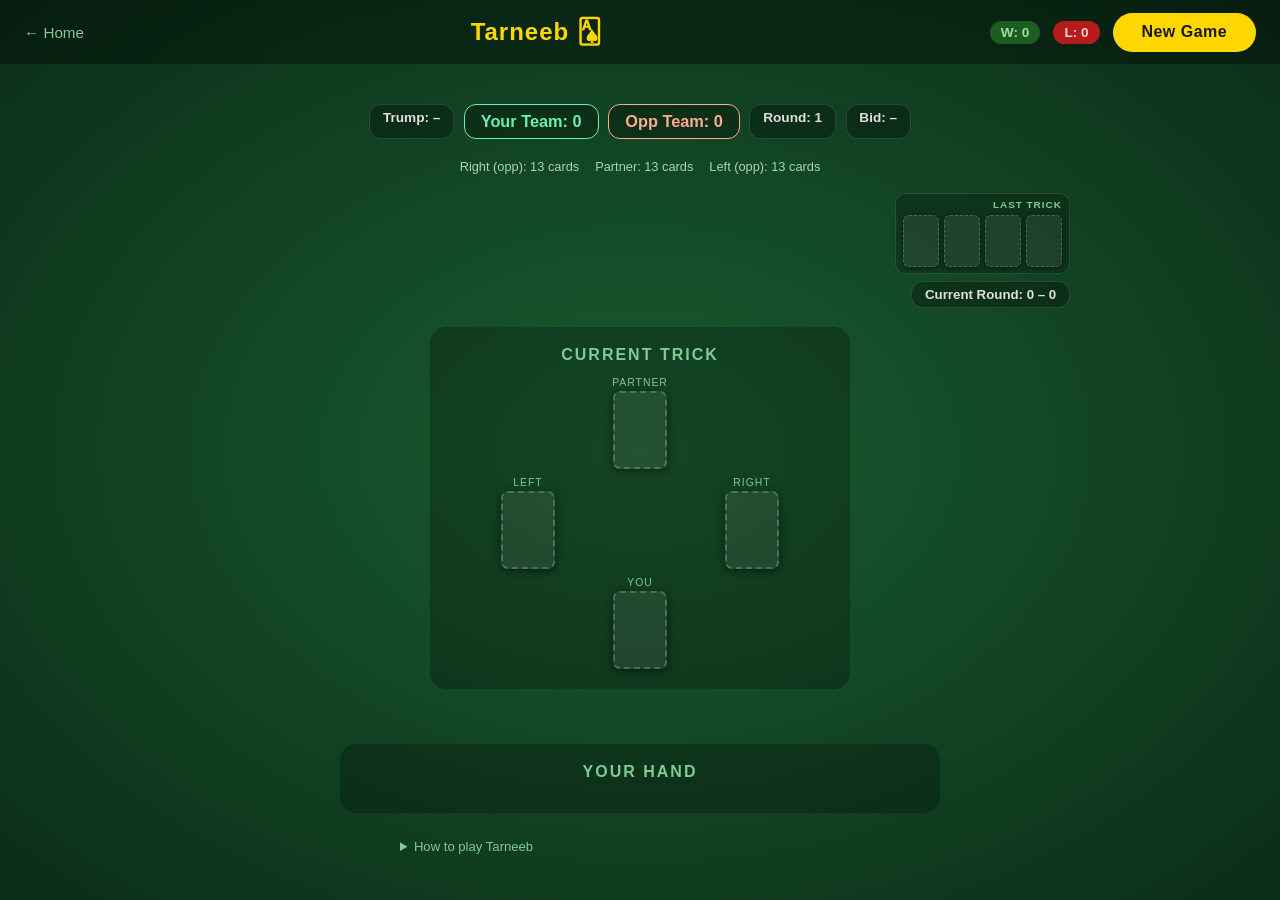
==== commit 78eba3d2: "Add suns (no-trump) bid type to Tarneeb - BidAction.suit is now Suit | None (None = suns/no-trump bi" ====
--- a/templates/tarneeb.html
+++ b/templates/tarneeb.html
@@ -1,11 +1,13 @@
 <!DOCTYPE html>
 <html lang="en">
+
 <head>
   <meta charset="UTF-8" />
   <meta name="viewport" content="width=device-width, initial-scale=1.0" />
   <title>Tarneeb – RL Game Hub</title>
   <link rel="stylesheet" href="/static/css/style.css" />
 </head>
+
 <body class="game-body">
 
   <!-- ── Header ─────────────────────────────────────────────── -->
@@ -32,10 +34,18 @@
       </div>
     </div>
 
+    <div class="start-overlay" id="start-overlay">
+      <div class="start-overlay-inner">
+        <div class="start-round" id="start-round">ROUND 1</div>
+        <div class="start-fight" id="start-fight">FIGHT!</div>
+      </div>
+    </div>
+
     <!-- Info strip: trump suit / scores / round -->
     <div class="tarneeb-info" id="tarneeb-info">
       <span class="info-pill" id="pill-trump">Trump: –</span>
-      <span class="info-pill" id="pill-score">Score: 0 – 0</span>
+      <span class="info-pill info-pill-you game-score-pill" id="pill-score-you">Your Team: 0</span>
+      <span class="info-pill info-pill-opp game-score-pill" id="pill-score-opp">Opp Team: 0</span>
       <span class="info-pill" id="pill-round">Round: 1</span>
       <span class="info-pill" id="pill-bid">Bid: –</span>
     </div>
@@ -47,25 +57,40 @@
       <span class="opponent-chip" id="chip-left">Left (opp): 13 cards</span>
     </div>
 
+    <div class="last-trick-top-right">
+      <div class="right-status-stack">
+        <div class="last-trick-mini" id="last-trick-mini">
+          <span class="last-trick-mini-label">Last Trick</span>
+          <div class="last-trick-mini-row" id="last-trick-row">
+            <div class="t-card mini empty">–</div>
+            <div class="t-card mini empty">–</div>
+            <div class="t-card mini empty">–</div>
+            <div class="t-card mini empty">–</div>
+          </div>
+        </div>
+        <span class="info-pill round-score-pill" id="pill-round-score">Current Round: 0 – 0</span>
+      </div>
+    </div>
+
     <!-- Current trick compass -->
     <section class="player-section" style="max-width:420px;">
-      <h2>Current Trick</h2>
+      <h2 id="trick-title">Current Trick</h2>
       <div class="trick-area">
         <div class="trick-slot top">
-          <span class="trick-player-label">Partner</span>
+          <span class="trick-player-label" id="trick-label-2">Partner</span>
           <div class="t-card empty" id="trick-2">–</div>
         </div>
         <div class="trick-slot left">
-          <span class="trick-player-label">Left</span>
+          <span class="trick-player-label" id="trick-label-3">Left</span>
           <div class="t-card empty" id="trick-3">–</div>
         </div>
         <div class="trick-slot center"></div>
         <div class="trick-slot right">
-          <span class="trick-player-label">Right</span>
+          <span class="trick-player-label" id="trick-label-1">Right</span>
           <div class="t-card empty" id="trick-1">–</div>
         </div>
         <div class="trick-slot bottom">
-          <span class="trick-player-label">You</span>
+          <span class="trick-player-label" id="trick-label-0">You</span>
           <div class="t-card empty" id="trick-0">–</div>
         </div>
       </div>
@@ -73,6 +98,11 @@
 
     <!-- Status message -->
     <p id="status-msg"></p>
+
+    <section class="player-section" style="width:100%; max-width:600px;">
+      <h2>Your Hand</h2>
+      <div class="hand-area" id="hand-area"></div>
+    </section>
 
     <!-- Bidding controls (shown during bidding phase) -->
     <div class="bid-controls" id="bid-controls" style="display:none;">
@@ -83,10 +113,11 @@
 
       <!-- Suit selector -->
       <div class="bid-row" id="suit-row">
-        <button class="btn btn-suit hearts"   data-suit="HEARTS"   disabled>♥</button>
+        <button class="btn btn-suit hearts" data-suit="HEARTS" disabled>♥</button>
         <button class="btn btn-suit diamonds" data-suit="DIAMONDS" disabled>♦</button>
-        <button class="btn btn-suit clubs"    data-suit="CLUBS"    disabled>♣</button>
-        <button class="btn btn-suit spades"   data-suit="SPADES"   disabled>♠</button>
+        <button class="btn btn-suit clubs" data-suit="CLUBS" disabled>♣</button>
+        <button class="btn btn-suit spades" data-suit="SPADES" disabled>♠</button>
+        <button class="btn btn-suit suns" data-suit="SUNS" disabled title="Suns (no-trump)">☀</button>
       </div>
 
       <!-- Bid value selector -->
@@ -98,20 +129,15 @@
 
       <!-- Actions -->
       <div class="action-row">
-        <button class="btn btn-hit"  id="bid-btn"  disabled>BID</button>
+        <button class="btn btn-hit" id="bid-btn" disabled>BID</button>
         <button class="btn btn-pass btn-stick" id="pass-btn" disabled>PASS</button>
+        <button class="btn btn-double" id="double-btn" disabled>DOUBLE</button>
       </div>
     </div>
 
     <!-- Playing controls (shown during playing phase) -->
     <div id="play-controls" style="display:none; width:100%; max-width:600px;">
-      <section class="player-section">
-        <h2>Your Hand</h2>
-        <div class="hand-area" id="hand-area"></div>
-      </section>
-      <div class="action-row action-row--spaced">
-        <button class="btn btn-double" id="double-btn" style="display:none;" disabled>DOUBLE</button>
-      </div>
+      <div class="action-row action-row--spaced"></div>
     </div>
 
     <!-- Rules accordion -->
@@ -119,9 +145,12 @@
       <summary>How to play Tarneeb</summary>
       <ul>
         <li>4 players — <strong>You</strong> &amp; <strong>Partner</strong> vs two opponents</li>
-        <li><strong>Bidding:</strong> starting at 7, each player bids the number of tricks their team will win (or passes). The highest bidder names the trump suit.</li>
-        <li><strong>Playing:</strong> leads any card; others must follow suit if possible. Highest card of the led suit wins unless a trump is played.</li>
-        <li>13 tricks per round. If the bidding team wins ≥ bid tricks, they score all their tricks. Otherwise they score −bid.</li>
+        <li><strong>Bidding:</strong> starting at 7, each player bids the number of tricks their team will win (or
+          passes). The highest bidder names the trump suit.</li>
+        <li><strong>Playing:</strong> leads any card; others must follow suit if possible. Highest card of the led suit
+          wins unless a trump is played.</li>
+        <li>13 tricks per round. If the bidding team wins ≥ bid tricks, they score all their tricks. Otherwise they
+          score −bid.</li>
         <li>First team to reach <strong>31 points</strong> wins the game.</li>
       </ul>
     </details>
@@ -133,23 +162,29 @@
     'use strict';
 
     /* ── DOM refs ─────────────────────────────────────────── */
-    const newGameBtn    = document.getElementById('new-game-btn');
-    const playAgainBtn  = document.getElementById('play-again-btn');
+    const newGameBtn = document.getElementById('new-game-btn');
+    const playAgainBtn = document.getElementById('play-again-btn');
     const resultOverlay = document.getElementById('result-overlay');
-    const resultEmoji   = document.getElementById('result-emoji');
-    const resultTitle   = document.getElementById('result-title');
-    const resultDetail  = document.getElementById('result-detail');
-    const statusMsg     = document.getElementById('status-msg');
-    const winsEl        = document.getElementById('wins');
-    const lossesEl      = document.getElementById('losses');
-
-    const pillTrump   = document.getElementById('pill-trump');
-    const pillScore   = document.getElementById('pill-score');
-    const pillRound   = document.getElementById('pill-round');
-    const pillBid     = document.getElementById('pill-bid');
-    const chipRight   = document.getElementById('chip-right');
+    const startOverlay = document.getElementById('start-overlay');
+    const startRound = document.getElementById('start-round');
+    const startFight = document.getElementById('start-fight');
+    const resultEmoji = document.getElementById('result-emoji');
+    const resultTitle = document.getElementById('result-title');
+    const resultDetail = document.getElementById('result-detail');
+    const statusMsg = document.getElementById('status-msg');
+    const winsEl = document.getElementById('wins');
+    const lossesEl = document.getElementById('losses');
+
+    const pillTrump = document.getElementById('pill-trump');
+    const pillScoreYou = document.getElementById('pill-score-you');
+    const pillScoreOpp = document.getElementById('pill-score-opp');
+    const pillRoundScore = document.getElementById('pill-round-score');
+    const pillRound = document.getElementById('pill-round');
+    const pillBid = document.getElementById('pill-bid');
+    const trickTitle = document.getElementById('trick-title');
+    const chipRight = document.getElementById('chip-right');
     const chipPartner = document.getElementById('chip-partner');
-    const chipLeft    = document.getElementById('chip-left');
+    const chipLeft = document.getElementById('chip-left');
 
     const trickSlots = {
       0: document.getElementById('trick-0'),
@@ -157,55 +192,193 @@
       2: document.getElementById('trick-2'),
       3: document.getElementById('trick-3'),
     };
-
-    const bidControls  = document.getElementById('bid-controls');
+    const trickLabels = {
+      0: document.getElementById('trick-label-0'),
+      1: document.getElementById('trick-label-1'),
+      2: document.getElementById('trick-label-2'),
+      3: document.getElementById('trick-label-3'),
+    };
+    const lastTrickRow = document.getElementById('last-trick-row');
+
+    const bidControls = document.getElementById('bid-controls');
     const playControls = document.getElementById('play-controls');
-    const handArea     = document.getElementById('hand-area');
-    const doubleBtn    = document.getElementById('double-btn');
-
-    const bidBtn      = document.getElementById('bid-btn');
-    const passBtn     = document.getElementById('pass-btn');
-    const bidDecBtn   = document.getElementById('bid-dec');
-    const bidIncBtn   = document.getElementById('bid-inc');
-    const bidValDisp  = document.getElementById('bid-val-display');
-    const highBidVal  = document.getElementById('high-bid-val');
-    const highBidBy   = document.getElementById('high-bid-by');
-    const suitBtns    = document.querySelectorAll('.btn-suit');
+    const handArea = document.getElementById('hand-area');
+    const doubleBtn = document.getElementById('double-btn');
+
+    const bidBtn = document.getElementById('bid-btn');
+    const passBtn = document.getElementById('pass-btn');
+    const bidDecBtn = document.getElementById('bid-dec');
+    const bidIncBtn = document.getElementById('bid-inc');
+    const bidValDisp = document.getElementById('bid-val-display');
+    const highBidVal = document.getElementById('high-bid-val');
+    const highBidBy = document.getElementById('high-bid-by');
+    const suitBtns = document.querySelectorAll('.btn-suit');
 
     /* ── State ──────────────────────────────────────────── */
-    let gameActive   = false;
+    let gameActive = false;
     let selectedSuit = null;
-    let bidValue     = 7;
-    let minBid       = 7;
-    let gamePhase    = 'bidding';
+    let bidValue = 7;
+    let minBid = 7;
+    let minBidForSuns = 7;   // may be lower than minBid when current high is a suit
+    let gamePhase = 'bidding';
+    let playerName = localStorage.getItem('tarneebPlayerName') || '';
+    let currentPlayerLabels = ['You', 'Right', 'Partner', 'Left'];
+    const PLAY_ANIM_MS = 380;
+    const BID_ANIM_MS = 700;
 
     /* ── Helpers ────────────────────────────────────────── */
     const SUIT_COLORS = {
-      HEARTS: 'red', DIAMONDS: 'red', CLUBS: 'black', SPADES: 'black'
+      HEARTS: 'red', DIAMONDS: 'red', CLUBS: 'black', SPADES: 'black', SUNS: '#b8860b'
     };
     const SUIT_SYMBOLS = {
-      HEARTS: '♥', DIAMONDS: '♦', CLUBS: '♣', SPADES: '♠'
+      HEARTS: '♥', DIAMONDS: '♦', CLUBS: '♣', SPADES: '♠', SUNS: '☀'
     };
     const SUIT_CLASS = {
       HEARTS: 'trump-hearts', DIAMONDS: 'trump-diamonds',
-      CLUBS: 'trump-clubs',   SPADES: 'trump-spades'
+      CLUBS: 'trump-clubs', SPADES: 'trump-spades', SUNS: 'trump-suns'
     };
 
-    function clearTrick() {
-      Object.values(trickSlots).forEach(el => {
+    function clearSlots(slots) {
+      Object.values(slots).forEach(el => {
         el.textContent = '–';
         el.className = 't-card empty';
       });
     }
 
-    function renderTrick(trick) {
-      clearTrick();
-      trick.forEach(entry => {
-        const slot = trickSlots[entry.player];
+    function renderSlots(slots, entries) {
+      clearSlots(slots);
+      entries.forEach(entry => {
+        const slot = slots[entry.player];
         if (!slot) return;
         slot.textContent = entry.display;
-        slot.className   = 't-card ' + (SUIT_COLORS[entry.suit] || 'black');
+        slot.className = 't-card ' + (SUIT_COLORS[entry.suit] || 'black');
       });
+    }
+
+    function renderTrick(trick) {
+      trickTitle.textContent = 'Current Trick';
+      renderSlots(trickSlots, trick || []);
+    }
+
+    function renderLastTrick(lastTrick) {
+      const cards = lastTrick || [];
+      lastTrickRow.innerHTML = '';
+
+      for (let i = 0; i < 4; i++) {
+        const card = cards[i];
+        const el = document.createElement('div');
+        el.className = 't-card mini';
+
+        if (!card) {
+          el.classList.add('empty');
+          el.textContent = '–';
+        } else {
+          el.classList.add(SUIT_COLORS[card.suit] || 'black');
+          el.textContent = card.display;
+          const label = (typeof card.player === 'number' && currentPlayerLabels[card.player])
+            ? currentPlayerLabels[card.player]
+            : ('P' + (i + 1));
+          el.title = 'P' + (i + 1) + ': ' + label;
+        }
+        lastTrickRow.appendChild(el);
+      }
+    }
+
+    function sleep(ms) {
+      return new Promise(resolve => setTimeout(resolve, ms));
+    }
+
+    async function animatePlayEvents(data) {
+      const events = data.play_events || [];
+      if (!events.length) return;
+
+      let trickNow = [...(data.trick_before || [])];
+      let lastNow = [...(data.last_trick || [])];
+
+      renderTrick(trickNow);
+      renderLastTrick(lastNow);
+
+      for (const event of events) {
+        trickNow.push(event);
+        renderTrick(trickNow);
+        await sleep(PLAY_ANIM_MS);
+
+        if (trickNow.length === 4) {
+          lastNow = [...trickNow];
+          renderLastTrick(lastNow);
+          await sleep(PLAY_ANIM_MS);
+          trickNow = [];
+          renderTrick(trickNow);
+          await sleep(Math.floor(PLAY_ANIM_MS / 2));
+        }
+      }
+    }
+
+    function formatBidEvent(event, names) {
+      const playerNameForEvent = names[event.player] || ('Player ' + (event.player + 1));
+      if (event.kind === 'pass') {
+        return playerNameForEvent + ' passed';
+      }
+      if (event.kind === 'double') {
+        return playerNameForEvent + ' doubled';
+      }
+      if (event.kind === 'bid') {
+        const suitSym = SUIT_SYMBOLS[event.suit] || event.suit || '';
+        return playerNameForEvent + ' bid ' + event.value + ' ' + suitSym;
+      }
+      return playerNameForEvent + ' acted';
+    }
+
+    async function animateBidEvents(data) {
+      const events = data.bid_events || [];
+      if (!events.length) return;
+
+      const names = data.player_names || ['You', 'Right', 'Partner', 'Left'];
+      for (const event of events) {
+        statusMsg.textContent = formatBidEvent(event, names);
+        await sleep(BID_ANIM_MS);
+      }
+
+      if (!data.done && data.phase === 'bidding' && data.current_player === 0) {
+        statusMsg.textContent = 'Your turn to bid';
+      }
+    }
+
+    async function showBidAnimation() {
+      if (!startOverlay || !startRound || !startFight) return;
+
+      startRound.style.display = '';
+      startRound.textContent = 'BID!';
+      startFight.style.display = 'none';
+      startFight.classList.remove('show');
+      startOverlay.classList.add('show');
+
+      await sleep(900);
+
+      startOverlay.classList.remove('show');
+      startFight.style.display = '';
+      startRound.textContent = 'ROUND 1';
+      startFight.textContent = 'FIGHT!';
+      startRound.style.display = '';
+      startFight.classList.remove('show');
+    }
+
+    async function showFightAnimation() {
+      if (!startOverlay || !startRound || !startFight) return;
+
+      startRound.style.display = 'none';
+      startFight.style.display = '';
+      startFight.textContent = 'FIGHT!';
+      startFight.classList.remove('show');
+      startOverlay.classList.add('show');
+
+      await sleep(60);
+      startFight.classList.add('show');
+      await sleep(900);
+
+      startOverlay.classList.remove('show');
+      startRound.style.display = '';
+      startFight.classList.remove('show');
     }
 
     function renderHand(hand, enabled) {
@@ -225,85 +398,120 @@
     function updateInfoPills(data) {
       // Trump
       pillTrump.className = 'info-pill';
+      const names = data.player_names || ['You', 'Right', 'Partner', 'Left'];
+      const doubleText = (data.double_by === null || data.double_by === undefined)
+        ? ''
+        : (' • Double ×2 by ' + (names[data.double_by] || 'Player'));
       if (data.trump_suit) {
-        pillTrump.textContent = 'Trump: ' + data.trump_suit_display;
+        pillTrump.textContent =
+          'Trump: ' + data.current_high_bid + ' ' + data.trump_suit_display +
+          ' (' + data.trump_suit + ')' + doubleText;
         pillTrump.classList.add(SUIT_CLASS[data.trump_suit]);
       } else {
-        pillTrump.textContent = 'Trump: –';
+        pillTrump.textContent = 'Trump: –' + doubleText;
       }
 
       // Score (team 0 vs team 1)
-      pillScore.textContent =
-        'Score: ' + data.score[0] + ' – ' + data.score[1];
+      const teamNames = data.team_names || ['Your Team', 'Opponents'];
+      pillScoreYou.textContent = teamNames[0] + ': ' + data.score[0];
+      pillScoreOpp.textContent = teamNames[1] + ': ' + data.score[1];
+
+      // Running score this round
+      pillRoundScore.textContent =
+        'Round: ' + teamNames[0] + ' ' + data.round_score[0] +
+        ' – ' + data.round_score[1] + ' ' + teamNames[1];
 
       // Round
       pillRound.textContent = 'Round: ' + data.round_num;
 
       // Current bid
+      const bidSuitText = data.current_high_bid_suit_display
+        ? (' ' + data.current_high_bid_suit_display)
+        : '';
       if (!data.suit_selected && data.bidder !== null) {
         pillBid.textContent =
-          'Bid: ' + data.current_high_bid +
+          'Bid: ' + data.current_high_bid + bidSuitText +
           (data.bidder_label ? ' by ' + data.bidder_label : '');
       } else if (data.phase === 'bidding') {
         pillBid.textContent = 'Bid: –';
       } else {
-        pillBid.textContent = 'Bid: ' + data.current_high_bid;
+        pillBid.textContent =
+          'Bid: ' + data.current_high_bid + bidSuitText +
+          (data.bidder_label ? ' by ' + data.bidder_label : '');
       }
     }
 
     function updateOpponents(data) {
       const counts = data.player_card_counts;
-      chipRight.textContent   = 'Right (opp): ' + counts[1] + ' cards';
-      chipPartner.textContent = 'Partner: '      + counts[2] + ' cards';
-      chipLeft.textContent    = 'Left (opp): '  + counts[3] + ' cards';
+      const names = data.player_names || ['You', 'Right', 'Partner', 'Left'];
+      chipRight.textContent = names[1] + ' (opp): ' + counts[1] + ' cards';
+      chipPartner.textContent = names[2] + ' (partner): ' + counts[2] + ' cards';
+      chipLeft.textContent = names[3] + ' (opp): ' + counts[3] + ' cards';
+    }
+
+    function updateTrickLabels(data) {
+      const names = data.player_names || ['You', 'Right', 'Partner', 'Left'];
+      trickLabels[0].textContent = names[0];
+      trickLabels[1].textContent = names[1];
+      trickLabels[2].textContent = names[2];
+      trickLabels[3].textContent = names[3];
     }
 
     function setBiddingControls(data) {
       gamePhase = 'bidding';
-      bidControls.style.display  = '';
+      bidControls.style.display = '';
       playControls.style.display = 'none';
 
+      // Show hand before bidding, but keep cards disabled during bidding.
+      renderHand(data.hand, false);
+
       const high = data.current_high_bid;
-      highBidVal.textContent = high;
-      highBidBy.textContent  = data.bidder_label ? ' by ' + data.bidder_label : '';
-
-      // Minimum valid bid is one above current high, at least 7
-      minBid   = Math.max(7, high + 1);
+      const bidSuitText = data.current_high_bid_suit_display
+        ? (' ' + data.current_high_bid_suit_display)
+        : '';
+      highBidVal.textContent = high + bidSuitText;
+      highBidBy.textContent = data.bidder_label ? ' by ' + data.bidder_label : '';
+
+      // Minimum valid bid for regular suits is one above current high, at least 7
+      minBid = Math.max(7, high + 1);
+      // Suns can match a suit bid (not another suns / no-bid baseline)
+      const currentIsSuit = data.current_high_bid_suit && data.current_high_bid_suit !== 'SUNS';
+      minBidForSuns = currentIsSuit ? Math.max(7, high) : Math.max(7, high + 1);
+
       bidValue = minBid;
       bidValDisp.textContent = bidValue;
 
       const canBid = minBid <= 13;
-      suitBtns.forEach(b => { b.disabled = !canBid; });
+      const canBidSuns = minBidForSuns <= 13;
+      suitBtns.forEach(b => {
+        b.disabled = (b.dataset.suit === 'SUNS') ? !canBidSuns : !canBid;
+      });
       bidDecBtn.disabled = true;
       bidIncBtn.disabled = !canBid || bidValue >= 13;
-      bidBtn.disabled    = true;   // need suit selected first
-      passBtn.disabled   = false;
-      selectedSuit       = null;
+      bidBtn.disabled = true;   // need suit selected first
+      passBtn.disabled = false;
+      doubleBtn.disabled = !(data.bidder !== null && data.double_by === null);
+      selectedSuit = null;
       suitBtns.forEach(b => b.classList.remove('selected'));
     }
 
     function setPlayingControls(data) {
       gamePhase = 'playing';
-      bidControls.style.display  = 'none';
+      bidControls.style.display = 'none';
       playControls.style.display = '';
 
       const enabled = gameActive;
       renderHand(data.hand, enabled);
-
-      // Double button: available if suit is selected and nobody has doubled yet
-      const canDouble = data.suit_selected && data.double_by === null;
-      if (canDouble) {
-        doubleBtn.style.display = '';
-        doubleBtn.disabled = !enabled;
-      } else {
-        doubleBtn.style.display = 'none';
-      }
+      doubleBtn.disabled = true;
     }
 
     function applyState(data) {
+      currentPlayerLabels = data.player_labels || currentPlayerLabels;
       updateInfoPills(data);
       updateOpponents(data);
+      updateTrickLabels(data);
       renderTrick(data.trick || []);
+      renderLastTrick(data.last_trick || []);
 
       if (data.phase === 'bidding') {
         setBiddingControls(data);
@@ -311,28 +519,28 @@
         setPlayingControls(data);
       }
 
-      winsEl.textContent   = data.wins;
+      winsEl.textContent = data.wins;
       lossesEl.textContent = data.losses;
     }
 
     function showResult(result, data) {
       const teamScore = data.score;
       if (result === 'win') {
-        resultEmoji.textContent  = '🏆';
-        resultTitle.textContent  = 'Your team wins!';
-        resultTitle.className    = 'result-title win';
+        resultEmoji.textContent = '🏆';
+        resultTitle.textContent = 'Your team wins!';
+        resultTitle.className = 'result-title win';
         resultDetail.textContent =
           'Final score — You: ' + teamScore[0] + '  Opponents: ' + teamScore[1];
       } else if (result === 'lose') {
-        resultEmoji.textContent  = '😔';
-        resultTitle.textContent  = 'Opponents win!';
-        resultTitle.className    = 'result-title lose';
+        resultEmoji.textContent = '😔';
+        resultTitle.textContent = 'Opponents win!';
+        resultTitle.className = 'result-title lose';
         resultDetail.textContent =
           'Final score — You: ' + teamScore[0] + '  Opponents: ' + teamScore[1];
       } else {
-        resultEmoji.textContent  = '🤝';
-        resultTitle.textContent  = 'Draw!';
-        resultTitle.className    = 'result-title draw';
+        resultEmoji.textContent = '🤝';
+        resultTitle.textContent = 'Draw!';
+        resultTitle.className = 'result-title draw';
         resultDetail.textContent = 'No winner this game.';
       }
       resultOverlay.style.display = 'flex';
@@ -344,10 +552,24 @@
       statusMsg.textContent = '';
       gameActive = false;
 
+      const promptDefault = playerName || 'Player';
+      const entered = window.prompt('Enter your name', promptDefault);
+      if (entered !== null) {
+        playerName = entered.trim() || 'Player';
+        localStorage.setItem('tarneebPlayerName', playerName);
+      }
+
       try {
-        const res  = await fetch('/api/tarneeb/new', { method: 'POST' });
+        const res = await fetch('/api/tarneeb/new', {
+          method: 'POST',
+          headers: { 'Content-Type': 'application/json' },
+          body: JSON.stringify({ player_name: playerName || 'Player' }),
+        });
         const data = await res.json();
         if (data.error) { statusMsg.textContent = data.error; return; }
+        applyState(data);
+        disableAllActions();
+        await showBidAnimation();
         gameActive = true;
         applyState(data);
       } catch {
@@ -362,10 +584,11 @@
       statusMsg.textContent = '';
 
       try {
-        const res  = await fetch('/api/tarneeb/action', {
-          method:  'POST',
+        const wasBidding = gamePhase === 'bidding';
+        const res = await fetch('/api/tarneeb/action', {
+          method: 'POST',
           headers: { 'Content-Type': 'application/json' },
-          body:    JSON.stringify({ action: actionObj }),
+          body: JSON.stringify({ action: actionObj }),
         });
         const data = await res.json();
 
@@ -376,11 +599,23 @@
           return;
         }
 
+        const enteringPlay = wasBidding && data.phase === 'playing';
+
         if (data.done) {
+          await animateBidEvents(data);
+          if (enteringPlay) {
+            await showFightAnimation();
+          }
+          await animatePlayEvents(data);
           applyState(data);
           disableAllActions();
           showResult(data.result, data);
         } else {
+          await animateBidEvents(data);
+          if (enteringPlay) {
+            await showFightAnimation();
+          }
+          await animatePlayEvents(data);
           gameActive = true;
           applyState(data);
         }
@@ -394,8 +629,8 @@
       suitBtns.forEach(b => { b.disabled = true; });
       bidDecBtn.disabled = true;
       bidIncBtn.disabled = true;
-      bidBtn.disabled    = true;
-      passBtn.disabled   = true;
+      bidBtn.disabled = true;
+      passBtn.disabled = true;
       doubleBtn.disabled = true;
       handArea.querySelectorAll('button').forEach(b => { b.disabled = true; });
     }
@@ -406,30 +641,41 @@
         suitBtns.forEach(b => b.classList.remove('selected'));
         btn.classList.add('selected');
         selectedSuit = btn.dataset.suit;
-        bidBtn.disabled = (minBid > 13);   // enable bid if suit chosen & bid in range
+        // When switching suits, snap bidValue to the effective min for this suit
+        const effectiveMin = (selectedSuit === 'SUNS') ? minBidForSuns : minBid;
+        if (bidValue < effectiveMin) {
+          bidValue = effectiveMin;
+          bidValDisp.textContent = bidValue;
+        }
+        bidDecBtn.disabled = (bidValue <= effectiveMin);
+        bidIncBtn.disabled = (bidValue >= 13);
+        bidBtn.disabled = (effectiveMin > 13);
       });
     });
 
     bidDecBtn.addEventListener('click', () => {
-      if (bidValue > minBid) {
+      const effectiveMin = (selectedSuit === 'SUNS') ? minBidForSuns : minBid;
+      if (bidValue > effectiveMin) {
         bidValue--;
         bidValDisp.textContent = bidValue;
-        bidDecBtn.disabled = (bidValue <= minBid);
+        bidDecBtn.disabled = (bidValue <= effectiveMin);
         bidIncBtn.disabled = (bidValue >= 13);
       }
     });
 
     bidIncBtn.addEventListener('click', () => {
+      const effectiveMin = (selectedSuit === 'SUNS') ? minBidForSuns : minBid;
       if (bidValue < 13) {
         bidValue++;
         bidValDisp.textContent = bidValue;
-        bidDecBtn.disabled = (bidValue <= minBid);
+        bidDecBtn.disabled = (bidValue <= effectiveMin);
         bidIncBtn.disabled = (bidValue >= 13);
       }
     });
 
     bidBtn.addEventListener('click', () => {
-      if (!selectedSuit || minBid > 13) return;
+      const effectiveMin = (selectedSuit === 'SUNS') ? minBidForSuns : minBid;
+      if (!selectedSuit || effectiveMin > 13) return;
       sendAction({ kind: 'bid', value: bidValue, suit: selectedSuit });
     });
 
@@ -451,4 +697,5 @@
     playAgainBtn.addEventListener('click', newGame);
   </script>
 </body>
-</html>
+
+</html>
--- a/static/css/style.css
+++ b/static/css/style.css
@@ -287,6 +287,80 @@
   z-index: 10;
 }
 
+.start-overlay {
+  position: absolute;
+  inset: 0;
+  display: none;
+  align-items: center;
+  justify-content: center;
+  background: rgba(0,0,0,.56);
+  pointer-events: none;
+  z-index: 11;
+}
+
+.start-overlay.show {
+  display: flex;
+}
+
+.start-overlay-inner {
+  display: flex;
+  flex-direction: column;
+  align-items: center;
+  gap: .9rem;
+  text-align: center;
+}
+
+.start-round {
+  font-size: clamp(2.1rem, 6.2vw, 4.2rem);
+  font-weight: 900;
+  color: #ffd700;
+  letter-spacing: 3px;
+  text-transform: uppercase;
+  text-shadow: 0 0 16px rgba(255,215,0,.55), 0 4px 18px rgba(0,0,0,.75);
+  animation: start-round-pop .6s ease-out;
+}
+
+.start-fight {
+  font-size: clamp(2.4rem, 8vw, 5rem);
+  font-weight: 900;
+  color: #ff5252;
+  letter-spacing: 4px;
+  text-transform: uppercase;
+  text-shadow: 0 0 16px rgba(255,82,82,.5), 0 4px 18px rgba(0,0,0,.75);
+  opacity: 0;
+  transform: scale(.74);
+}
+
+.start-fight.show {
+  animation: start-fight-smash .45s ease-out forwards;
+}
+
+@keyframes start-round-pop {
+  0% {
+    opacity: 0;
+    transform: scale(.82);
+  }
+  100% {
+    opacity: 1;
+    transform: scale(1);
+  }
+}
+
+@keyframes start-fight-smash {
+  0% {
+    opacity: 0;
+    transform: scale(.74);
+  }
+  70% {
+    opacity: 1;
+    transform: scale(1.08);
+  }
+  100% {
+    opacity: 1;
+    transform: scale(1);
+  }
+}
+
 .result-box {
   background: #163d25;
   border: 2px solid #2d6a44;
@@ -470,6 +544,53 @@
   color: transparent;
 }
 
+.last-trick-top-right {
+  width: 100%;
+  max-width: 860px;
+  display: flex;
+  justify-content: flex-end;
+}
+
+.right-status-stack {
+  display: flex;
+  flex-direction: column;
+  align-items: flex-end;
+  gap: .45rem;
+}
+
+.last-trick-mini {
+  display: flex;
+  flex-direction: column;
+  align-items: flex-end;
+  gap: .3rem;
+  padding: .35rem .45rem;
+  border-radius: 10px;
+  background: rgba(0,0,0,.22);
+  border: 1px solid rgba(255,255,255,.12);
+}
+
+.last-trick-mini-label {
+  font-size: .62rem;
+  color: #81c995;
+  text-transform: uppercase;
+  letter-spacing: 1px;
+  font-weight: 700;
+}
+
+.last-trick-mini-row {
+  display: flex;
+  gap: .3rem;
+}
+
+.t-card.mini {
+  width: 36px;
+  height: 52px;
+  font-size: .8rem;
+  border-radius: 6px;
+  border-width: 1.5px;
+  box-shadow: 0 1px 5px rgba(0,0,0,.45);
+}
+
 /* Hand of cards — player's hand */
 .hand-area {
   display: flex;
@@ -535,6 +656,19 @@
 .info-pill.trump-diamonds { border-color: #ef9a9a; color: #ef9a9a; }
 .info-pill.trump-clubs    { border-color: #90caf9; color: #90caf9; }
 .info-pill.trump-spades   { border-color: #90caf9; color: #90caf9; }
+.info-pill.trump-suns     { border-color: #ffd700; color: #ffd700; }
+.info-pill-you { border-color: #69f0ae; color: #69f0ae; }
+.info-pill-opp { border-color: #ffab91; color: #ffab91; }
+
+.game-score-pill {
+  font-size: 1.02rem;
+  font-weight: 800;
+  padding: .45rem 1rem;
+}
+
+.round-score-pill {
+  font-size: .83rem;
+}
 
 /* Bidding controls */
 .bid-controls {
@@ -568,6 +702,7 @@
 .btn-suit.diamonds { color: #ef5350; border-color: #ef5350; }
 .btn-suit.clubs,
 .btn-suit.spades   { color: #b0bec5; border-color: #b0bec5; }
+.btn-suit.suns     { color: #ffd700; border-color: #ffd700; }
 
 .btn-suit.selected {
   background: rgba(255,255,255,.25);
